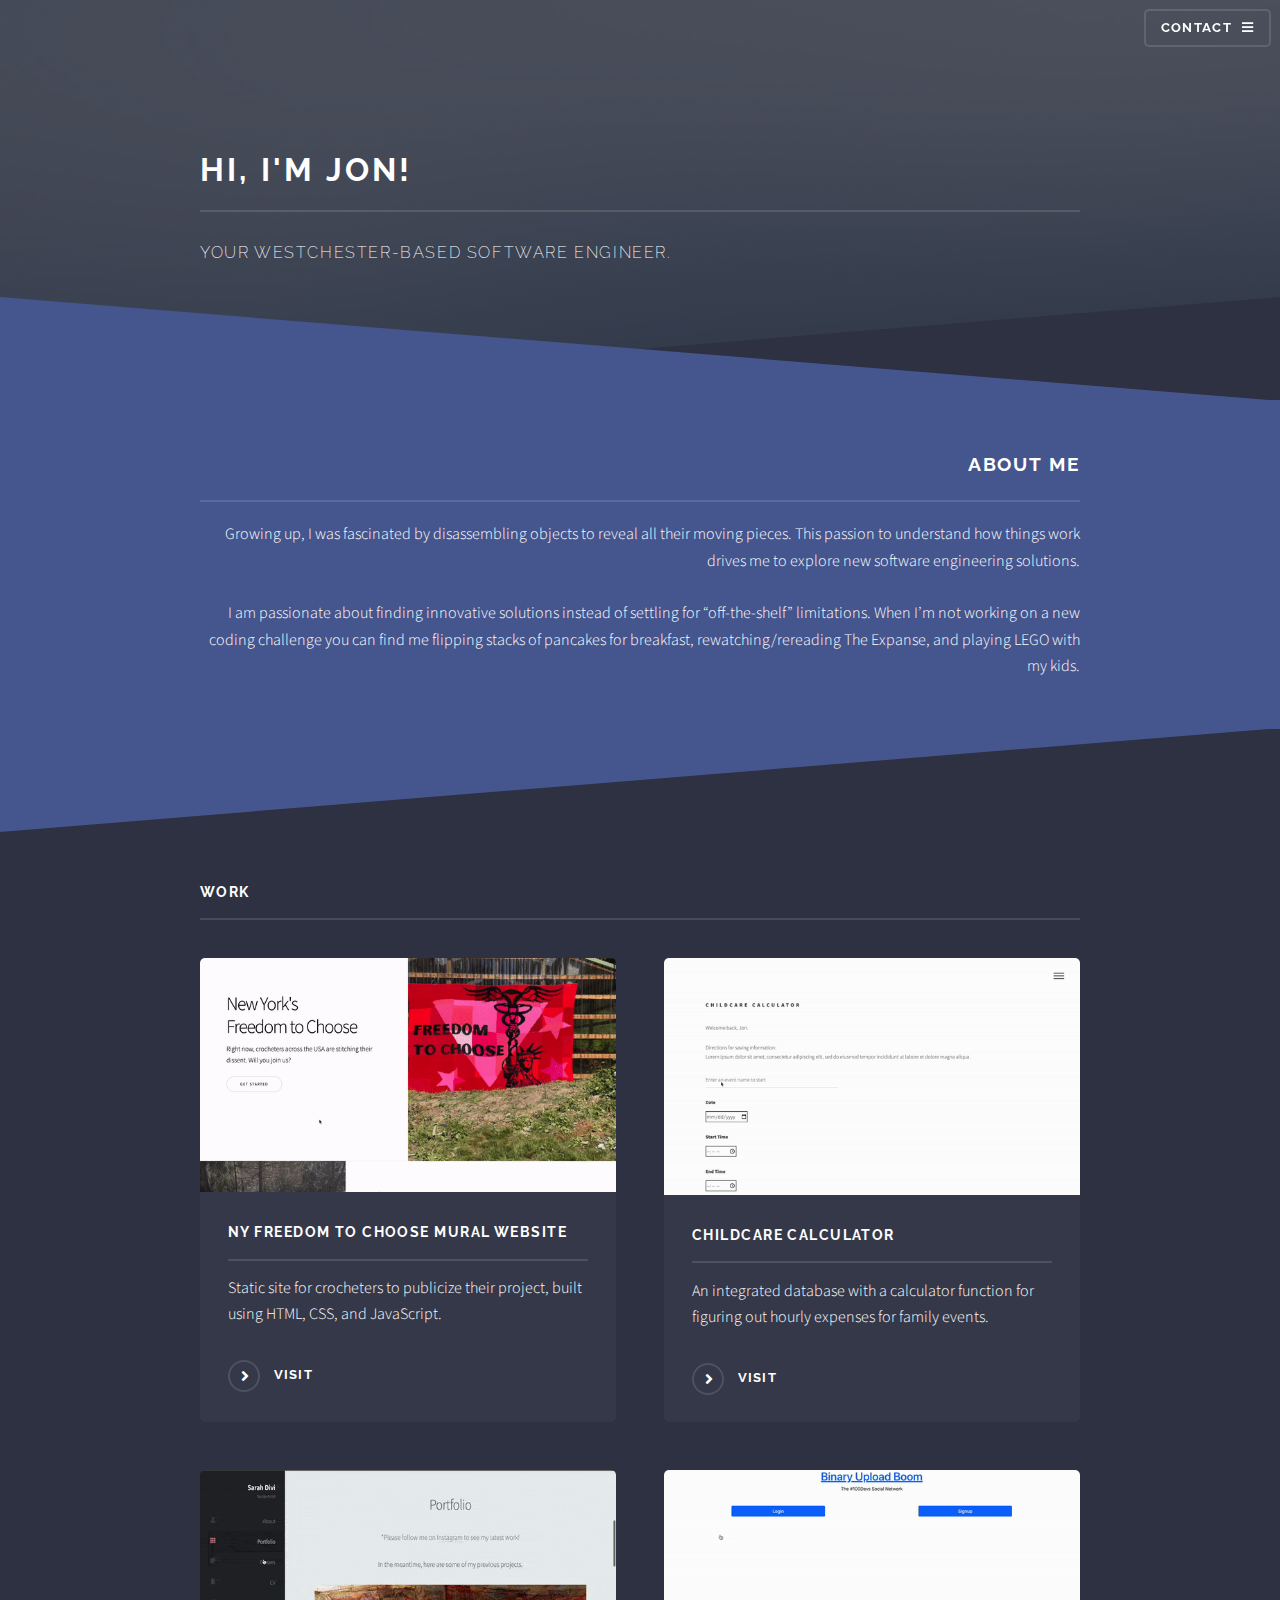
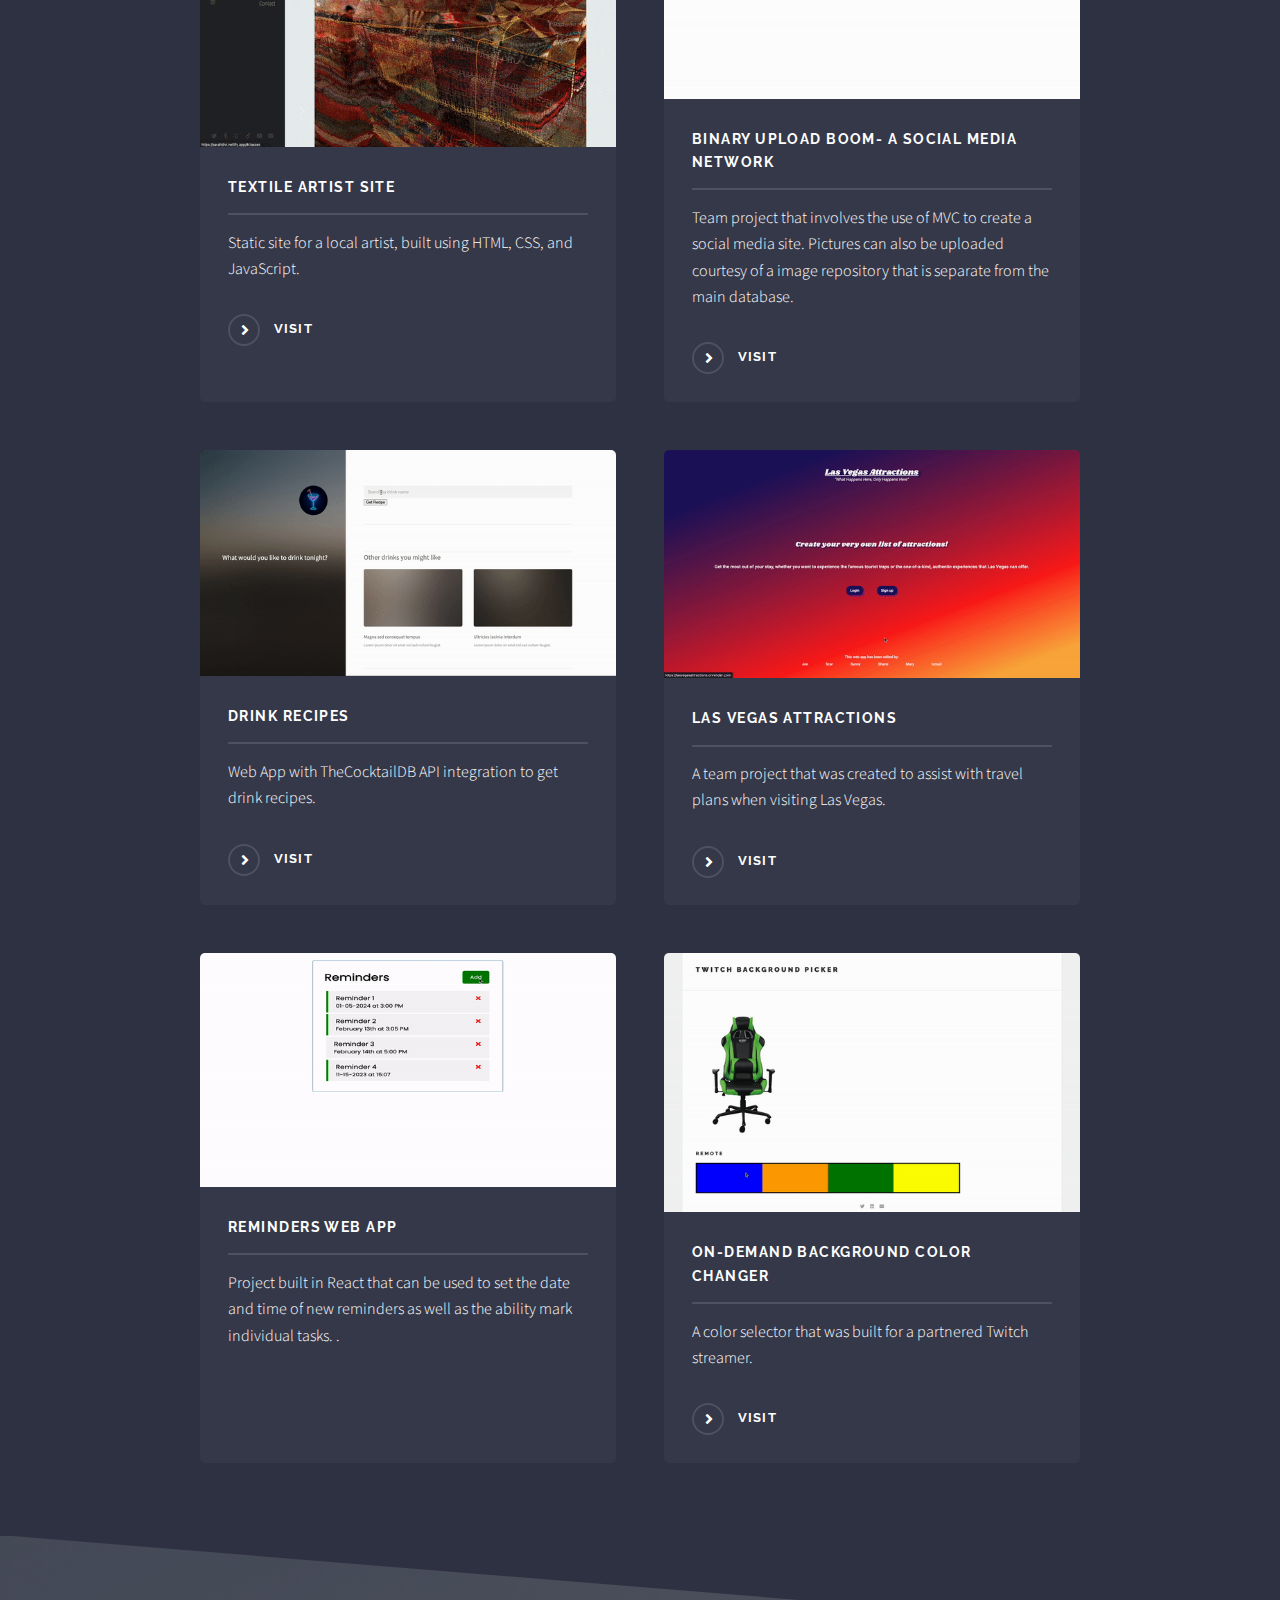
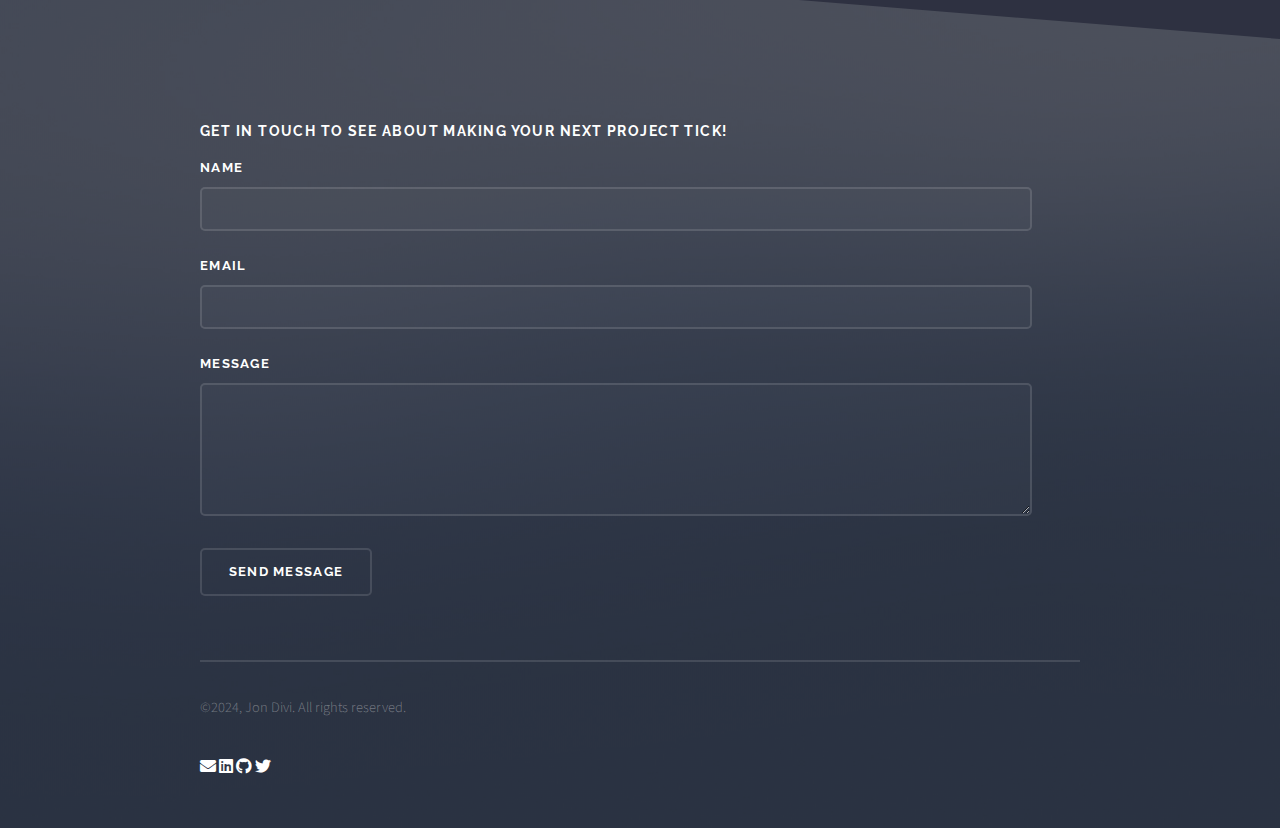
==== index.html @ 8b299bb8 "updating contact info" ====
<!DOCTYPE HTML>
<!--
	Solid State by HTML5 UP
	html5up.net | @ajlkn
	Free for personal and commercial use under the CCA 3.0 license (html5up.net/license)
-->
<html>
	<head>
		<title>Home</title>
		<meta charset="utf-8" />
		<meta name="viewport" content="width=device-width, initial-scale=1, user-scalable=no" />
		<link rel="stylesheet" href="assets/css/main.css" />
		<noscript><link rel="stylesheet" href="assets/css/noscript.css" /></noscript>
	</head>
	<body class="is-preload">

		<!-- Page Wrapper -->
			<div id="page-wrapper">

				<!-- Header -->
					<header id="header">
						<nav>
							<a href="#menu">contact</a>
						</nav>
					</header>

				<!-- Menu -->
					<nav id="menu">
						<div class="inner">
							<h2>Get in touch</h2>
															
								<a class="icon solid fa-envelope" href="mailto:jonathan.divi@gmail.com"></a>
								<a class="icon brands fa-linkedin" href="https://www.linkedin.com/in/jondivi/"></a>
								<a class="icon brands fa-github" href="https://github.com/jondivi"></a>
								<a class="icon brands fa-twitter" href="https://twitter.com/Jon_Divi"></a>
								<!-- <a href="mailto:jonathan.divi@gmail.com">jonathan.divi@gmail.com</a>
								<a href="https://twitter.com/Jon_Divi">twitter.com/Jon_Divi</a>
								<a href="https://www.linkedin.com/in/jondivi/">linkedin.com/in/jondivi</a> -->
							
							<a href="#" class="close">Close</a>
						</div>
					</nav>

				<!-- Wrapper -->
					<section id="wrapper">
						<header>
							<div class="inner">
								<h2>Hi, I'm Jon!</h2>
								<p>Your Westchester-Based Software Engineer.</p>
							</div>
						</header>

						<!-- Content -->
							<div class="wrapper">
								<!-- About -->
								<section id="two" class="wrapper alt spotlight style2">
									<div class="inner">
										<!-- <a href="#" class="image"><img src="images/276.jpeg" alt="" /></a> -->
										<div class="content">
											<h2 class="major">About Me</h2>
											<p>Growing up, I was fascinated by disassembling objects to reveal all their moving pieces. This passion to understand how things work drives me to explore new software engineering solutions.<br><br>I am passionate about finding innovative solutions instead of settling for “off-the-shelf” limitations.

												When I’m not working on a new coding challenge you can find me flipping stacks of pancakes for breakfast, rewatching/rereading The Expanse, and playing LEGO with my kids.</p>
											<!-- <a href="#" class="special">Learn more</a> -->
										</div>
									</div>
								</section>

								<div class="inner">
									<h3 class="major">Work</h3>
									<section class="features">
										<article>
											<a href="https://nyfreedomtochoose.com/" class="image"><img src="images/NYVol.gif" alt="" /></a>
											<h3 class="major">NY Freedom to Choose Mural Website</h3>
											<p>Static site for crocheters to publicize their project, built using HTML, CSS, and JavaScript.</p>
											<a href="https://nyfreedomtochoose.com/" class="special">Visit</a>
										</article>

										<article>
											<a href="https://childcare-calculator.onrender.com/" class="image"><img src="images/calc.gif" alt="" /></a>
											<h3 class="major">Childcare calculator</h3>
											<p>An integrated database with a calculator function for figuring out hourly expenses for family events.</p>
											<a href="https://childcare-calculator.onrender.com/" class="special">Visit</a>
										</article>

										<article>
											<a href="https://sarahdivi.netlify.app/" class="image"><img src="images/textileSite.gif" alt="" /></a>
											<h3 class="major">Textile artist site</h3>
											<p>Static site for a local artist, built using HTML, CSS, and JavaScript.</p>
											<a href="https://sarahdivi.netlify.app/" class="special">Visit</a>
										</article>

										<article>
											<a href="https://binary-upload-boom.onrender.com/" class="image"><img src="images/socialMedia.gif" alt="" /></a>
											<h3 class="major">Binary Upload Boom- A Social Media Network</h3>
											<p>Team project that involves the use of MVC to create a social media site. Pictures can also be uploaded courtesy of a image repository that is separate from the main database.</p>
											<a href="https://binary-upload-boom.onrender.com/" class="special">Visit</a>
										</article>

										<article>
											<a href="https://drinkselector.netlify.app/" class="image"><img src="images/drinks.gif" alt="" /></a>
											<h3 class="major">Drink recipes</h3>
											<p>Web App with TheCocktailDB API integration to get drink recipes.</p>
											<a href="https://drinkselector.netlify.app/" class="special">Visit</a>
										</article>

										<article>
											<a href="https://lasvegasattractions.onrender.com/" class="image"><img src="images/lasVegasAttractions.gif" alt="" /></a>
											<h3 class="major">Las Vegas Attractions</h3>
											<p>A team project that was created to assist with travel plans when visiting Las Vegas.</p>
											<a href="https://lasvegasattractions.onrender.com/" class="special">Visit</a>
										</article>

										<article>
											<a class="image"><img src="images/reactReminders.gif" alt="" /></a>
											<h3 class="major">Reminders web app</h3>
											<p>Project built in React that can be used to set the date and time of new reminders as well as the ability mark individual tasks.   .</p>	
										</article>

										<article>
											<a href="https://twitch-background-picker.netlify.app/" class="image"><img src="images/twitch.gif" alt="" /></a>
											<h3 class="major">On-demand background color changer</h3>
											<p>A color selector that was built for a partnered Twitch streamer.</p>
											<a href="https://twitch-background-picker.netlify.app/" class="special">Visit</a>
										</article>
									</section>
								</div>
							</div>
							
						</section>

				<!-- Footer -->
					<section id="footer">
						<div class="inner">
							<h3>Get in touch to see about making your next project tick!</h3>
							<form method="post" data-netlify="true">
								<div class="fields">
									<div class="field">
										<label for="name">Name</label>
										<input type="text" name="name" id="name" />
									</div>
									<div class="field">
										<label for="email">Email</label>
										<input type="email" name="email" id="email" />
									</div>
									<div class="field">
										<label for="message">Message</label>
										<textarea name="message" id="message" rows="4"></textarea>
									</div>
								</div>
								<ul class="actions">
									<li><input type="submit" value="Send Message" /></li>
								</ul>
							</form>
						
							<ul class="copyright">
								<li>&copy;2024, Jon Divi. All rights reserved.</li>
							</ul>
							<div class="row">
								<div class="col-12 col-12-mobile">
									<a class="icon solid fa-envelope" href="mailto:jonathan.divi@gmail.com"></a>
									<a class="icon brands fa-linkedin" href="https://www.linkedin.com/in/jondivi/"></a>
									<a class="icon brands fa-github" href="https://github.com/jondivi"></a>
									<a class="icon brands fa-twitter" href="https://twitter.com/Jon_Divi"></a>
								</div>					
								
							</div>
						</div>
					</section>
			</div>

		<!-- Scripts -->
			<script src="assets/js/jquery.min.js"></script>
			<script src="assets/js/jquery.scrollex.min.js"></script>
			<script src="assets/js/browser.min.js"></script>
			<script src="assets/js/breakpoints.min.js"></script>
			<script src="assets/js/util.js"></script>
			<script src="assets/js/main.js"></script>

	</body>
</html>
---- assets/css/main.css ----
@import url(fontawesome-all.min.css);
@import url("https://fonts.googleapis.com/css?family=Raleway:200,700|Source+Sans+Pro:300,600,300italic,600italic");

/*
	Solid State by HTML5 UP
	html5up.net | @ajlkn
	Free for personal and commercial use under the CCA 3.0 license (html5up.net/license)
*/

html, body, div, span, applet, object,
iframe, h1, h2, h3, h4, h5, h6, p, blockquote,
pre, a, abbr, acronym, address, big, cite,
code, del, dfn, em, img, ins, kbd, q, s, samp,
small, strike, strong, sub, sup, tt, var, b,
u, i, center, dl, dt, dd, ol, ul, li, fieldset,
form, label, legend, table, caption, tbody,
tfoot, thead, tr, th, td, article, aside,
canvas, details, embed, figure, figcaption,
footer, header, hgroup, menu, nav, output, ruby,
section, summary, time, mark, audio, video {
	margin: 0;
	padding: 0;
	border: 0;
	font-size: 100%;
	font: inherit;
	vertical-align: baseline;}

article, aside, details, figcaption, figure,
footer, header, hgroup, menu, nav, section {
	display: block;}

body {
	line-height: 1;
}

ol, ul {
	list-style: none;
}

blockquote, q {
	quotes: none;
}

	blockquote:before, blockquote:after, q:before, q:after {
		content: '';
		content: none;
	}

table {
	border-collapse: collapse;
	border-spacing: 0;
}

body {
	-webkit-text-size-adjust: none;
}

mark {
	background-color: transparent;
	color: inherit;
}

input::-moz-focus-inner {
	border: 0;
	padding: 0;
}

input, select, textarea {
	-moz-appearance: none;
	-webkit-appearance: none;
	-ms-appearance: none;
	appearance: none;
}

/* Basic */

	@-ms-viewport {
		width: device-width;
	}

	body {
		-ms-overflow-style: scrollbar;
	}

	@media screen and (max-width: 480px) {

		html, body {
			min-width: 320px;
		}

	}

	html {
		box-sizing: border-box;
	}

	*, *:before, *:after {
		box-sizing: inherit;
	}

	body {
		background-color: #2e3141;
		background-image: linear-gradient(to top, rgba(46, 49, 65, 0.8), rgba(46, 49, 65, 0.8)), url("../../images/bg.jpg");
		background-size: auto,
 cover;
		background-attachment: fixed,
 fixed;
		background-position: center,
 center;
	}

		body.is-preload *, body.is-preload *:before, body.is-preload *:after {
			-moz-animation: none !important;
			-webkit-animation: none !important;
			-ms-animation: none !important;
			animation: none !important;
			-moz-transition: none !important;
			-webkit-transition: none !important;
			-ms-transition: none !important;
			transition: none !important;
		}

/* Type */

	body, input, select, textarea {
		color: #ffffff;
		font-family: "Source Sans Pro", Helvetica, sans-serif;
		font-size: 16.5pt;
		font-weight: 300;
		line-height: 1.65;
	}

		@media screen and (max-width: 1680px) {

			body, input, select, textarea {
				font-size: 13pt;
			}

		}

		@media screen and (max-width: 1280px) {

			body, input, select, textarea {
				font-size: 12pt;
			}

		}

		@media screen and (max-width: 980px) {

			body, input, select, textarea {
				font-size: 12pt;
			}

		}

		@media screen and (max-width: 736px) {

			body, input, select, textarea {
				font-size: 12pt;
			}

		}

		@media screen and (max-width: 480px) {

			body, input, select, textarea {
				font-size: 12pt;
			}

		}

	a {
		-moz-transition: color 0.2s ease-in-out, border-bottom-color 0.2s ease-in-out;
		-webkit-transition: color 0.2s ease-in-out, border-bottom-color 0.2s ease-in-out;
		-ms-transition: color 0.2s ease-in-out, border-bottom-color 0.2s ease-in-out;
		transition: color 0.2s ease-in-out, border-bottom-color 0.2s ease-in-out;
		border-bottom: dotted 1px rgba(255, 255, 255, 0.35);
		color: #ffffff;
		text-decoration: none;
	}

		a:hover {
			border-bottom-color: transparent;
			color: #ffffff !important;
		}

		a.special:not(.button) {
			text-decoration: none;
			border-bottom: 0;
			display: block;
			font-family: Raleway, Helvetica, sans-serif;
			font-size: 0.8em;
			font-weight: 700;
			letter-spacing: 0.1em;
			margin: 0 0 2em 0;
			text-transform: uppercase;
		}

			a.special:not(.button):before {
				-moz-osx-font-smoothing: grayscale;
				-webkit-font-smoothing: antialiased;
				display: inline-block;
				font-style: normal;
				font-variant: normal;
				text-rendering: auto;
				line-height: 1;
				text-transform: none !important;
				font-family: 'Font Awesome 5 Free';
				font-weight: 900;
			}

			a.special:not(.button):before {
				-moz-transition: background-color 0.2s ease-in-out;
				-webkit-transition: background-color 0.2s ease-in-out;
				-ms-transition: background-color 0.2s ease-in-out;
				transition: background-color 0.2s ease-in-out;
				border-radius: 100%;
				border: solid 2px rgba(255, 255, 255, 0.125);
				content: '\f105';
				display: inline-block;
				font-size: 1.25em;
				height: 2em;
				line-height: 1.75em;
				margin-right: 0.85em;
				text-align: center;
				text-indent: 0.15em;
				vertical-align: middle;
				width: 2em;
			}

			a.special:not(.button):hover:before {
				background-color: rgba(255, 255, 255, 0.025);
			}

			a.special:not(.button):active:before {
				background-color: rgba(255, 255, 255, 0.075);
			}

	strong, b {
		color: #ffffff;
		font-weight: 600;
	}

	em, i {
		font-style: italic;
	}

	p {
		margin: 0 0 2em 0;
	}

	h1, h2, h3, h4, h5, h6 {
		color: #ffffff;
		font-family: Raleway, Helvetica, sans-serif;
		font-weight: 700;
		letter-spacing: 0.1em;
		margin: 0 0 1em 0;
		text-transform: uppercase;
	}

		h1 a, h2 a, h3 a, h4 a, h5 a, h6 a {
			color: inherit;
			text-decoration: none;
			border-bottom: 0;
		}

		h1 span, h2 span, h3 span, h4 span, h5 span, h6 span {
			font-weight: 200;
		}

		h1.major, h2.major, h3.major, h4.major, h5.major, h6.major {
			padding-bottom: 1em;
			border-bottom: solid 2px rgba(255, 255, 255, 0.125);
		}

	h2 {
		font-size: 1.2em;
	}

	h3 {
		font-size: 0.9em;
	}

	h4 {
		font-size: 0.7em;
	}

	h5 {
		font-size: 0.7em;
	}

	h6 {
		font-size: 0.7em;
	}

	@media screen and (max-width: 736px) {

		h2 {
			font-size: 1em;
		}

		h3 {
			font-size: 0.8em;
		}

	}

	sub {
		font-size: 0.8em;
		position: relative;
		top: 0.5em;
	}

	sup {
		font-size: 0.8em;
		position: relative;
		top: -0.5em;
	}

	blockquote {
		border-left: solid 4px rgba(255, 255, 255, 0.125);
		font-style: italic;
		margin: 0 0 2em 0;
		padding: 0.5em 0 0.5em 2em;
	}

	code {
		background: rgba(255, 255, 255, 0.025);
		border-radius: 5px;
		border: solid 2px rgba(255, 255, 255, 0.125);
		font-family: "Courier New", monospace;
		font-size: 0.9em;
		margin: 0 0.25em;
		padding: 0.25em 0.65em;
	}

	pre {
		-webkit-overflow-scrolling: touch;
		font-family: "Courier New", monospace;
		font-size: 0.9em;
		margin: 0 0 2em 0;
	}

		pre code {
			display: block;
			line-height: 1.75em;
			padding: 1em 1.5em;
			overflow-x: auto;
		}

	hr {
		border: 0;
		border-bottom: solid 2px rgba(255, 255, 255, 0.125);
		margin: 2.5em 0;
	}

		hr.major {
			margin: 4em 0;
		}

	.align-left {
		text-align: left;
	}

	.align-center {
		text-align: center;
	}

	.align-right {
		text-align: right;
	}

/* Row */

	.row {
		display: flex;
		flex-wrap: wrap;
		box-sizing: border-box;
		align-items: stretch;
	}

		.row > * {
			box-sizing: border-box;
		}

		.row.gtr-uniform > * > :last-child {
			margin-bottom: 0;
		}

		.row.aln-left {
			justify-content: flex-start;
		}

		.row.aln-center {
			justify-content: center;
		}

		.row.aln-right {
			justify-content: flex-end;
		}

		.row.aln-top {
			align-items: flex-start;
		}

		.row.aln-middle {
			align-items: center;
		}

		.row.aln-bottom {
			align-items: flex-end;
		}

		.row > .imp {
			order: -1;
		}

		.row > .col-1 {
			width: 8.33333%;
		}

		.row > .off-1 {
			margin-left: 8.33333%;
		}

		.row > .col-2 {
			width: 16.66667%;
		}

		.row > .off-2 {
			margin-left: 16.66667%;
		}

		.row > .col-3 {
			width: 25%;
		}

		.row > .off-3 {
			margin-left: 25%;
		}

		.row > .col-4 {
			width: 33.33333%;
		}

		.row > .off-4 {
			margin-left: 33.33333%;
		}

		.row > .col-5 {
			width: 41.66667%;
		}

		.row > .off-5 {
			margin-left: 41.66667%;
		}

		.row > .col-6 {
			width: 50%;
		}

		.row > .off-6 {
			margin-left: 50%;
		}

		.row > .col-7 {
			width: 58.33333%;
		}

		.row > .off-7 {
			margin-left: 58.33333%;
		}

		.row > .col-8 {
			width: 66.66667%;
		}

		.row > .off-8 {
			margin-left: 66.66667%;
		}

		.row > .col-9 {
			width: 75%;
		}

		.row > .off-9 {
			margin-left: 75%;
		}

		.row > .col-10 {
			width: 83.33333%;
		}

		.row > .off-10 {
			margin-left: 83.33333%;
		}

		.row > .col-11 {
			width: 91.66667%;
		}

		.row > .off-11 {
			margin-left: 91.66667%;
		}

		.row > .col-12 {
			width: 100%;
		}

		.row > .off-12 {
			margin-left: 100%;
		}

		.row.gtr-0 {
			margin-top: 0;
			margin-left: 0em;
		}

			.row.gtr-0 > * {
				padding: 0 0 0 0em;
			}

			.row.gtr-0.gtr-uniform {
				margin-top: 0em;
			}

				.row.gtr-0.gtr-uniform > * {
					padding-top: 0em;
				}

		.row.gtr-25 {
			margin-top: 0;
			margin-left: -0.4375em;
		}

			.row.gtr-25 > * {
				padding: 0 0 0 0.4375em;
			}

			.row.gtr-25.gtr-uniform {
				margin-top: -0.4375em;
			}

				.row.gtr-25.gtr-uniform > * {
					padding-top: 0.4375em;
				}

		.row.gtr-50 {
			margin-top: 0;
			margin-left: -0.875em;
		}

			.row.gtr-50 > * {
				padding: 0 0 0 0.875em;
			}

			.row.gtr-50.gtr-uniform {
				margin-top: -0.875em;
			}

				.row.gtr-50.gtr-uniform > * {
					padding-top: 0.875em;
				}

		.row {
			margin-top: 0;
			margin-left: -1.75em;
		}

			.row > * {
				padding: 0 0 0 1.75em;
			}

			.row.gtr-uniform {
				margin-top: -1.75em;
			}

				.row.gtr-uniform > * {
					padding-top: 1.75em;
				}

		.row.gtr-150 {
			margin-top: 0;
			margin-left: -2.625em;
		}

			.row.gtr-150 > * {
				padding: 0 0 0 2.625em;
			}

			.row.gtr-150.gtr-uniform {
				margin-top: -2.625em;
			}

				.row.gtr-150.gtr-uniform > * {
					padding-top: 2.625em;
				}

		.row.gtr-200 {
			margin-top: 0;
			margin-left: -3.5em;
		}

			.row.gtr-200 > * {
				padding: 0 0 0 3.5em;
			}

			.row.gtr-200.gtr-uniform {
				margin-top: -3.5em;
			}

				.row.gtr-200.gtr-uniform > * {
					padding-top: 3.5em;
				}

		@media screen and (max-width: 1680px) {

			.row {
				display: flex;
				flex-wrap: wrap;
				box-sizing: border-box;
				align-items: stretch;
			}

				.row > * {
					box-sizing: border-box;
				}

				.row.gtr-uniform > * > :last-child {
					margin-bottom: 0;
				}

				.row.aln-left {
					justify-content: flex-start;
				}

				.row.aln-center {
					justify-content: center;
				}

				.row.aln-right {
					justify-content: flex-end;
				}

				.row.aln-top {
					align-items: flex-start;
				}

				.row.aln-middle {
					align-items: center;
				}

				.row.aln-bottom {
					align-items: flex-end;
				}

				.row > .imp-xlarge {
					order: -1;
				}

				.row > .col-1-xlarge {
					width: 8.33333%;
				}

				.row > .off-1-xlarge {
					margin-left: 8.33333%;
				}

				.row > .col-2-xlarge {
					width: 16.66667%;
				}

				.row > .off-2-xlarge {
					margin-left: 16.66667%;
				}

				.row > .col-3-xlarge {
					width: 25%;
				}

				.row > .off-3-xlarge {
					margin-left: 25%;
				}

				.row > .col-4-xlarge {
					width: 33.33333%;
				}

				.row > .off-4-xlarge {
					margin-left: 33.33333%;
				}

				.row > .col-5-xlarge {
					width: 41.66667%;
				}

				.row > .off-5-xlarge {
					margin-left: 41.66667%;
				}

				.row > .col-6-xlarge {
					width: 50%;
				}

				.row > .off-6-xlarge {
					margin-left: 50%;
				}

				.row > .col-7-xlarge {
					width: 58.33333%;
				}

				.row > .off-7-xlarge {
					margin-left: 58.33333%;
				}

				.row > .col-8-xlarge {
					width: 66.66667%;
				}

				.row > .off-8-xlarge {
					margin-left: 66.66667%;
				}

				.row > .col-9-xlarge {
					width: 75%;
				}

				.row > .off-9-xlarge {
					margin-left: 75%;
				}

				.row > .col-10-xlarge {
					width: 83.33333%;
				}

				.row > .off-10-xlarge {
					margin-left: 83.33333%;
				}

				.row > .col-11-xlarge {
					width: 91.66667%;
				}

				.row > .off-11-xlarge {
					margin-left: 91.66667%;
				}

				.row > .col-12-xlarge {
					width: 100%;
				}

				.row > .off-12-xlarge {
					margin-left: 100%;
				}

				.row.gtr-0 {
					margin-top: 0;
					margin-left: 0em;
				}

					.row.gtr-0 > * {
						padding: 0 0 0 0em;
					}

					.row.gtr-0.gtr-uniform {
						margin-top: 0em;
					}

						.row.gtr-0.gtr-uniform > * {
							padding-top: 0em;
						}

				.row.gtr-25 {
					margin-top: 0;
					margin-left: -0.4375em;
				}

					.row.gtr-25 > * {
						padding: 0 0 0 0.4375em;
					}

					.row.gtr-25.gtr-uniform {
						margin-top: -0.4375em;
					}

						.row.gtr-25.gtr-uniform > * {
							padding-top: 0.4375em;
						}

				.row.gtr-50 {
					margin-top: 0;
					margin-left: -0.875em;
				}

					.row.gtr-50 > * {
						padding: 0 0 0 0.875em;
					}

					.row.gtr-50.gtr-uniform {
						margin-top: -0.875em;
					}

						.row.gtr-50.gtr-uniform > * {
							padding-top: 0.875em;
						}

				.row {
					margin-top: 0;
					margin-left: -1.75em;
				}

					.row > * {
						padding: 0 0 0 1.75em;
					}

					.row.gtr-uniform {
						margin-top: -1.75em;
					}

						.row.gtr-uniform > * {
							padding-top: 1.75em;
						}

				.row.gtr-150 {
					margin-top: 0;
					margin-left: -2.625em;
				}

					.row.gtr-150 > * {
						padding: 0 0 0 2.625em;
					}

					.row.gtr-150.gtr-uniform {
						margin-top: -2.625em;
					}

						.row.gtr-150.gtr-uniform > * {
							padding-top: 2.625em;
						}

				.row.gtr-200 {
					margin-top: 0;
					margin-left: -3.5em;
				}

					.row.gtr-200 > * {
						padding: 0 0 0 3.5em;
					}

					.row.gtr-200.gtr-uniform {
						margin-top: -3.5em;
					}

						.row.gtr-200.gtr-uniform > * {
							padding-top: 3.5em;
						}

		}

		@media screen and (max-width: 1280px) {

			.row {
				display: flex;
				flex-wrap: wrap;
				box-sizing: border-box;
				align-items: stretch;
			}

				.row > * {
					box-sizing: border-box;
				}

				.row.gtr-uniform > * > :last-child {
					margin-bottom: 0;
				}

				.row.aln-left {
					justify-content: flex-start;
				}

				.row.aln-center {
					justify-content: center;
				}

				.row.aln-right {
					justify-content: flex-end;
				}

				.row.aln-top {
					align-items: flex-start;
				}

				.row.aln-middle {
					align-items: center;
				}

				.row.aln-bottom {
					align-items: flex-end;
				}

				.row > .imp-large {
					order: -1;
				}

				.row > .col-1-large {
					width: 8.33333%;
				}

				.row > .off-1-large {
					margin-left: 8.33333%;
				}

				.row > .col-2-large {
					width: 16.66667%;
				}

				.row > .off-2-large {
					margin-left: 16.66667%;
				}

				.row > .col-3-large {
					width: 25%;
				}

				.row > .off-3-large {
					margin-left: 25%;
				}

				.row > .col-4-large {
					width: 33.33333%;
				}

				.row > .off-4-large {
					margin-left: 33.33333%;
				}

				.row > .col-5-large {
					width: 41.66667%;
				}

				.row > .off-5-large {
					margin-left: 41.66667%;
				}

				.row > .col-6-large {
					width: 50%;
				}

				.row > .off-6-large {
					margin-left: 50%;
				}

				.row > .col-7-large {
					width: 58.33333%;
				}

				.row > .off-7-large {
					margin-left: 58.33333%;
				}

				.row > .col-8-large {
					width: 66.66667%;
				}

				.row > .off-8-large {
					margin-left: 66.66667%;
				}

				.row > .col-9-large {
					width: 75%;
				}

				.row > .off-9-large {
					margin-left: 75%;
				}

				.row > .col-10-large {
					width: 83.33333%;
				}

				.row > .off-10-large {
					margin-left: 83.33333%;
				}

				.row > .col-11-large {
					width: 91.66667%;
				}

				.row > .off-11-large {
					margin-left: 91.66667%;
				}

				.row > .col-12-large {
					width: 100%;
				}

				.row > .off-12-large {
					margin-left: 100%;
				}

				.row.gtr-0 {
					margin-top: 0;
					margin-left: 0em;
				}

					.row.gtr-0 > * {
						padding: 0 0 0 0em;
					}

					.row.gtr-0.gtr-uniform {
						margin-top: 0em;
					}

						.row.gtr-0.gtr-uniform > * {
							padding-top: 0em;
						}

				.row.gtr-25 {
					margin-top: 0;
					margin-left: -0.4375em;
				}

					.row.gtr-25 > * {
						padding: 0 0 0 0.4375em;
					}

					.row.gtr-25.gtr-uniform {
						margin-top: -0.4375em;
					}

						.row.gtr-25.gtr-uniform > * {
							padding-top: 0.4375em;
						}

				.row.gtr-50 {
					margin-top: 0;
					margin-left: -0.875em;
				}

					.row.gtr-50 > * {
						padding: 0 0 0 0.875em;
					}

					.row.gtr-50.gtr-uniform {
						margin-top: -0.875em;
					}

						.row.gtr-50.gtr-uniform > * {
							padding-top: 0.875em;
						}

				.row {
					margin-top: 0;
					margin-left: -1.75em;
				}

					.row > * {
						padding: 0 0 0 1.75em;
					}

					.row.gtr-uniform {
						margin-top: -1.75em;
					}

						.row.gtr-uniform > * {
							padding-top: 1.75em;
						}

				.row.gtr-150 {
					margin-top: 0;
					margin-left: -2.625em;
				}

					.row.gtr-150 > * {
						padding: 0 0 0 2.625em;
					}

					.row.gtr-150.gtr-uniform {
						margin-top: -2.625em;
					}

						.row.gtr-150.gtr-uniform > * {
							padding-top: 2.625em;
						}

				.row.gtr-200 {
					margin-top: 0;
					margin-left: -3.5em;
				}

					.row.gtr-200 > * {
						padding: 0 0 0 3.5em;
					}

					.row.gtr-200.gtr-uniform {
						margin-top: -3.5em;
					}

						.row.gtr-200.gtr-uniform > * {
							padding-top: 3.5em;
						}

		}

		@media screen and (max-width: 980px) {

			.row {
				display: flex;
				flex-wrap: wrap;
				box-sizing: border-box;
				align-items: stretch;
			}

				.row > * {
					box-sizing: border-box;
				}

				.row.gtr-uniform > * > :last-child {
					margin-bottom: 0;
				}

				.row.aln-left {
					justify-content: flex-start;
				}

				.row.aln-center {
					justify-content: center;
				}

				.row.aln-right {
					justify-content: flex-end;
				}

				.row.aln-top {
					align-items: flex-start;
				}

				.row.aln-middle {
					align-items: center;
				}

				.row.aln-bottom {
					align-items: flex-end;
				}

				.row > .imp-medium {
					order: -1;
				}

				.row > .col-1-medium {
					width: 8.33333%;
				}

				.row > .off-1-medium {
					margin-left: 8.33333%;
				}

				.row > .col-2-medium {
					width: 16.66667%;
				}

				.row > .off-2-medium {
					margin-left: 16.66667%;
				}

				.row > .col-3-medium {
					width: 25%;
				}

				.row > .off-3-medium {
					margin-left: 25%;
				}

				.row > .col-4-medium {
					width: 33.33333%;
				}

				.row > .off-4-medium {
					margin-left: 33.33333%;
				}

				.row > .col-5-medium {
					width: 41.66667%;
				}

				.row > .off-5-medium {
					margin-left: 41.66667%;
				}

				.row > .col-6-medium {
					width: 50%;
				}

				.row > .off-6-medium {
					margin-left: 50%;
				}

				.row > .col-7-medium {
					width: 58.33333%;
				}

				.row > .off-7-medium {
					margin-left: 58.33333%;
				}

				.row > .col-8-medium {
					width: 66.66667%;
				}

				.row > .off-8-medium {
					margin-left: 66.66667%;
				}

				.row > .col-9-medium {
					width: 75%;
				}

				.row > .off-9-medium {
					margin-left: 75%;
				}

				.row > .col-10-medium {
					width: 83.33333%;
				}

				.row > .off-10-medium {
					margin-left: 83.33333%;
				}

				.row > .col-11-medium {
					width: 91.66667%;
				}

				.row > .off-11-medium {
					margin-left: 91.66667%;
				}

				.row > .col-12-medium {
					width: 100%;
				}

				.row > .off-12-medium {
					margin-left: 100%;
				}

				.row.gtr-0 {
					margin-top: 0;
					margin-left: 0em;
				}

					.row.gtr-0 > * {
						padding: 0 0 0 0em;
					}

					.row.gtr-0.gtr-uniform {
						margin-top: 0em;
					}

						.row.gtr-0.gtr-uniform > * {
							padding-top: 0em;
						}

				.row.gtr-25 {
					margin-top: 0;
					margin-left: -0.4375em;
				}

					.row.gtr-25 > * {
						padding: 0 0 0 0.4375em;
					}

					.row.gtr-25.gtr-uniform {
						margin-top: -0.4375em;
					}

						.row.gtr-25.gtr-uniform > * {
							padding-top: 0.4375em;
						}

				.row.gtr-50 {
					margin-top: 0;
					margin-left: -0.875em;
				}

					.row.gtr-50 > * {
						padding: 0 0 0 0.875em;
					}

					.row.gtr-50.gtr-uniform {
						margin-top: -0.875em;
					}

						.row.gtr-50.gtr-uniform > * {
							padding-top: 0.875em;
						}

				.row {
					margin-top: 0;
					margin-left: -1.75em;
				}

					.row > * {
						padding: 0 0 0 1.75em;
					}

					.row.gtr-uniform {
						margin-top: -1.75em;
					}

						.row.gtr-uniform > * {
							padding-top: 1.75em;
						}

				.row.gtr-150 {
					margin-top: 0;
					margin-left: -2.625em;
				}

					.row.gtr-150 > * {
						padding: 0 0 0 2.625em;
					}

					.row.gtr-150.gtr-uniform {
						margin-top: -2.625em;
					}

						.row.gtr-150.gtr-uniform > * {
							padding-top: 2.625em;
						}

				.row.gtr-200 {
					margin-top: 0;
					margin-left: -3.5em;
				}

					.row.gtr-200 > * {
						padding: 0 0 0 3.5em;
					}

					.row.gtr-200.gtr-uniform {
						margin-top: -3.5em;
					}

						.row.gtr-200.gtr-uniform > * {
							padding-top: 3.5em;
						}

		}

		@media screen and (max-width: 736px) {

			.row {
				display: flex;
				flex-wrap: wrap;
				box-sizing: border-box;
				align-items: stretch;
			}

				.row > * {
					box-sizing: border-box;
				}

				.row.gtr-uniform > * > :last-child {
					margin-bottom: 0;
				}

				.row.aln-left {
					justify-content: flex-start;
				}

				.row.aln-center {
					justify-content: center;
				}

				.row.aln-right {
					justify-content: flex-end;
				}

				.row.aln-top {
					align-items: flex-start;
				}

				.row.aln-middle {
					align-items: center;
				}

				.row.aln-bottom {
					align-items: flex-end;
				}

				.row > .imp-small {
					order: -1;
				}

				.row > .col-1-small {
					width: 8.33333%;
				}

				.row > .off-1-small {
					margin-left: 8.33333%;
				}

				.row > .col-2-small {
					width: 16.66667%;
				}

				.row > .off-2-small {
					margin-left: 16.66667%;
				}

				.row > .col-3-small {
					width: 25%;
				}

				.row > .off-3-small {
					margin-left: 25%;
				}

				.row > .col-4-small {
					width: 33.33333%;
				}

				.row > .off-4-small {
					margin-left: 33.33333%;
				}

				.row > .col-5-small {
					width: 41.66667%;
				}

				.row > .off-5-small {
					margin-left: 41.66667%;
				}

				.row > .col-6-small {
					width: 50%;
				}

				.row > .off-6-small {
					margin-left: 50%;
				}

				.row > .col-7-small {
					width: 58.33333%;
				}

				.row > .off-7-small {
					margin-left: 58.33333%;
				}

				.row > .col-8-small {
					width: 66.66667%;
				}

				.row > .off-8-small {
					margin-left: 66.66667%;
				}

				.row > .col-9-small {
					width: 75%;
				}

				.row > .off-9-small {
					margin-left: 75%;
				}

				.row > .col-10-small {
					width: 83.33333%;
				}

				.row > .off-10-small {
					margin-left: 83.33333%;
				}

				.row > .col-11-small {
					width: 91.66667%;
				}

				.row > .off-11-small {
					margin-left: 91.66667%;
				}

				.row > .col-12-small {
					width: 100%;
				}

				.row > .off-12-small {
					margin-left: 100%;
				}

				.row.gtr-0 {
					margin-top: 0;
					margin-left: 0em;
				}

					.row.gtr-0 > * {
						padding: 0 0 0 0em;
					}

					.row.gtr-0.gtr-uniform {
						margin-top: 0em;
					}

						.row.gtr-0.gtr-uniform > * {
							padding-top: 0em;
						}

				.row.gtr-25 {
					margin-top: 0;
					margin-left: -0.3125em;
				}

					.row.gtr-25 > * {
						padding: 0 0 0 0.3125em;
					}

					.row.gtr-25.gtr-uniform {
						margin-top: -0.3125em;
					}

						.row.gtr-25.gtr-uniform > * {
							padding-top: 0.3125em;
						}

				.row.gtr-50 {
					margin-top: 0;
					margin-left: -0.625em;
				}

					.row.gtr-50 > * {
						padding: 0 0 0 0.625em;
					}

					.row.gtr-50.gtr-uniform {
						margin-top: -0.625em;
					}

						.row.gtr-50.gtr-uniform > * {
							padding-top: 0.625em;
						}

				.row {
					margin-top: 0;
					margin-left: -1.25em;
				}

					.row > * {
						padding: 0 0 0 1.25em;
					}

					.row.gtr-uniform {
						margin-top: -1.25em;
					}

						.row.gtr-uniform > * {
							padding-top: 1.25em;
						}

				.row.gtr-150 {
					margin-top: 0;
					margin-left: -1.875em;
				}

					.row.gtr-150 > * {
						padding: 0 0 0 1.875em;
					}

					.row.gtr-150.gtr-uniform {
						margin-top: -1.875em;
					}

						.row.gtr-150.gtr-uniform > * {
							padding-top: 1.875em;
						}

				.row.gtr-200 {
					margin-top: 0;
					margin-left: -2.5em;
				}

					.row.gtr-200 > * {
						padding: 0 0 0 2.5em;
					}

					.row.gtr-200.gtr-uniform {
						margin-top: -2.5em;
					}

						.row.gtr-200.gtr-uniform > * {
							padding-top: 2.5em;
						}

		}

		@media screen and (max-width: 480px) {

			.row {
				display: flex;
				flex-wrap: wrap;
				box-sizing: border-box;
				align-items: stretch;
			}

				.row > * {
					box-sizing: border-box;
				}

				.row.gtr-uniform > * > :last-child {
					margin-bottom: 0;
				}

				.row.aln-left {
					justify-content: flex-start;
				}

				.row.aln-center {
					justify-content: center;
				}

				.row.aln-right {
					justify-content: flex-end;
				}

				.row.aln-top {
					align-items: flex-start;
				}

				.row.aln-middle {
					align-items: center;
				}

				.row.aln-bottom {
					align-items: flex-end;
				}

				.row > .imp-xsmall {
					order: -1;
				}

				.row > .col-1-xsmall {
					width: 8.33333%;
				}

				.row > .off-1-xsmall {
					margin-left: 8.33333%;
				}

				.row > .col-2-xsmall {
					width: 16.66667%;
				}

				.row > .off-2-xsmall {
					margin-left: 16.66667%;
				}

				.row > .col-3-xsmall {
					width: 25%;
				}

				.row > .off-3-xsmall {
					margin-left: 25%;
				}

				.row > .col-4-xsmall {
					width: 33.33333%;
				}

				.row > .off-4-xsmall {
					margin-left: 33.33333%;
				}

				.row > .col-5-xsmall {
					width: 41.66667%;
				}

				.row > .off-5-xsmall {
					margin-left: 41.66667%;
				}

				.row > .col-6-xsmall {
					width: 50%;
				}

				.row > .off-6-xsmall {
					margin-left: 50%;
				}

				.row > .col-7-xsmall {
					width: 58.33333%;
				}

				.row > .off-7-xsmall {
					margin-left: 58.33333%;
				}

				.row > .col-8-xsmall {
					width: 66.66667%;
				}

				.row > .off-8-xsmall {
					margin-left: 66.66667%;
				}

				.row > .col-9-xsmall {
					width: 75%;
				}

				.row > .off-9-xsmall {
					margin-left: 75%;
				}

				.row > .col-10-xsmall {
					width: 83.33333%;
				}

				.row > .off-10-xsmall {
					margin-left: 83.33333%;
				}

				.row > .col-11-xsmall {
					width: 91.66667%;
				}

				.row > .off-11-xsmall {
					margin-left: 91.66667%;
				}

				.row > .col-12-xsmall {
					width: 100%;
				}

				.row > .off-12-xsmall {
					margin-left: 100%;
				}

				.row.gtr-0 {
					margin-top: 0;
					margin-left: 0em;
				}

					.row.gtr-0 > * {
						padding: 0 0 0 0em;
					}

					.row.gtr-0.gtr-uniform {
						margin-top: 0em;
					}

						.row.gtr-0.gtr-uniform > * {
							padding-top: 0em;
						}

				.row.gtr-25 {
					margin-top: 0;
					margin-left: -0.3125em;
				}

					.row.gtr-25 > * {
						padding: 0 0 0 0.3125em;
					}

					.row.gtr-25.gtr-uniform {
						margin-top: -0.3125em;
					}

						.row.gtr-25.gtr-uniform > * {
							padding-top: 0.3125em;
						}

				.row.gtr-50 {
					margin-top: 0;
					margin-left: -0.625em;
				}

					.row.gtr-50 > * {
						padding: 0 0 0 0.625em;
					}

					.row.gtr-50.gtr-uniform {
						margin-top: -0.625em;
					}

						.row.gtr-50.gtr-uniform > * {
							padding-top: 0.625em;
						}

				.row {
					margin-top: 0;
					margin-left: -1.25em;
				}

					.row > * {
						padding: 0 0 0 1.25em;
					}

					.row.gtr-uniform {
						margin-top: -1.25em;
					}

						.row.gtr-uniform > * {
							padding-top: 1.25em;
						}

				.row.gtr-150 {
					margin-top: 0;
					margin-left: -1.875em;
				}

					.row.gtr-150 > * {
						padding: 0 0 0 1.875em;
					}

					.row.gtr-150.gtr-uniform {
						margin-top: -1.875em;
					}

						.row.gtr-150.gtr-uniform > * {
							padding-top: 1.875em;
						}

				.row.gtr-200 {
					margin-top: 0;
					margin-left: -2.5em;
				}

					.row.gtr-200 > * {
						padding: 0 0 0 2.5em;
					}

					.row.gtr-200.gtr-uniform {
						margin-top: -2.5em;
					}

						.row.gtr-200.gtr-uniform > * {
							padding-top: 2.5em;
						}

		}

		@media screen and (max-width: 360px) {

			.row {
				display: flex;
				flex-wrap: wrap;
				box-sizing: border-box;
				align-items: stretch;
			}

				.row > * {
					box-sizing: border-box;
				}

				.row.gtr-uniform > * > :last-child {
					margin-bottom: 0;
				}

				.row.aln-left {
					justify-content: flex-start;
				}

				.row.aln-center {
					justify-content: center;
				}

				.row.aln-right {
					justify-content: flex-end;
				}

				.row.aln-top {
					align-items: flex-start;
				}

				.row.aln-middle {
					align-items: center;
				}

				.row.aln-bottom {
					align-items: flex-end;
				}

				.row > .imp-xxsmall {
					order: -1;
				}

				.row > .col-1-xxsmall {
					width: 8.33333%;
				}

				.row > .off-1-xxsmall {
					margin-left: 8.33333%;
				}

				.row > .col-2-xxsmall {
					width: 16.66667%;
				}

				.row > .off-2-xxsmall {
					margin-left: 16.66667%;
				}

				.row > .col-3-xxsmall {
					width: 25%;
				}

				.row > .off-3-xxsmall {
					margin-left: 25%;
				}

				.row > .col-4-xxsmall {
					width: 33.33333%;
				}

				.row > .off-4-xxsmall {
					margin-left: 33.33333%;
				}

				.row > .col-5-xxsmall {
					width: 41.66667%;
				}

				.row > .off-5-xxsmall {
					margin-left: 41.66667%;
				}

				.row > .col-6-xxsmall {
					width: 50%;
				}

				.row > .off-6-xxsmall {
					margin-left: 50%;
				}

				.row > .col-7-xxsmall {
					width: 58.33333%;
				}

				.row > .off-7-xxsmall {
					margin-left: 58.33333%;
				}

				.row > .col-8-xxsmall {
					width: 66.66667%;
				}

				.row > .off-8-xxsmall {
					margin-left: 66.66667%;
				}

				.row > .col-9-xxsmall {
					width: 75%;
				}

				.row > .off-9-xxsmall {
					margin-left: 75%;
				}

				.row > .col-10-xxsmall {
					width: 83.33333%;
				}

				.row > .off-10-xxsmall {
					margin-left: 83.33333%;
				}

				.row > .col-11-xxsmall {
					width: 91.66667%;
				}

				.row > .off-11-xxsmall {
					margin-left: 91.66667%;
				}

				.row > .col-12-xxsmall {
					width: 100%;
				}

				.row > .off-12-xxsmall {
					margin-left: 100%;
				}

				.row.gtr-0 {
					margin-top: 0;
					margin-left: 0em;
				}

					.row.gtr-0 > * {
						padding: 0 0 0 0em;
					}

					.row.gtr-0.gtr-uniform {
						margin-top: 0em;
					}

						.row.gtr-0.gtr-uniform > * {
							padding-top: 0em;
						}

				.row.gtr-25 {
					margin-top: 0;
					margin-left: -0.3125em;
				}

					.row.gtr-25 > * {
						padding: 0 0 0 0.3125em;
					}

					.row.gtr-25.gtr-uniform {
						margin-top: -0.3125em;
					}

						.row.gtr-25.gtr-uniform > * {
							padding-top: 0.3125em;
						}

				.row.gtr-50 {
					margin-top: 0;
					margin-left: -0.625em;
				}

					.row.gtr-50 > * {
						padding: 0 0 0 0.625em;
					}

					.row.gtr-50.gtr-uniform {
						margin-top: -0.625em;
					}

						.row.gtr-50.gtr-uniform > * {
							padding-top: 0.625em;
						}

				.row {
					margin-top: 0;
					margin-left: -1.25em;
				}

					.row > * {
						padding: 0 0 0 1.25em;
					}

					.row.gtr-uniform {
						margin-top: -1.25em;
					}

						.row.gtr-uniform > * {
							padding-top: 1.25em;
						}

				.row.gtr-150 {
					margin-top: 0;
					margin-left: -1.875em;
				}

					.row.gtr-150 > * {
						padding: 0 0 0 1.875em;
					}

					.row.gtr-150.gtr-uniform {
						margin-top: -1.875em;
					}

						.row.gtr-150.gtr-uniform > * {
							padding-top: 1.875em;
						}

				.row.gtr-200 {
					margin-top: 0;
					margin-left: -2.5em;
				}

					.row.gtr-200 > * {
						padding: 0 0 0 2.5em;
					}

					.row.gtr-200.gtr-uniform {
						margin-top: -2.5em;
					}

						.row.gtr-200.gtr-uniform > * {
							padding-top: 2.5em;
						}

		}

/* Section/Article */

	section.special, article.special {
		text-align: center;
	}

/* Form */

	form {
		margin: 0 0 2em 0;
	}

		form > :last-child {
			margin-bottom: 0;
		}

		form > .fields {
			display: -moz-flex;
			display: -webkit-flex;
			display: -ms-flex;
			display: flex;
			-moz-flex-wrap: wrap;
			-webkit-flex-wrap: wrap;
			-ms-flex-wrap: wrap;
			flex-wrap: wrap;
			width: calc(100% + 3em);
			margin: -1.5em 0 2em -1.5em;
		}

			form > .fields > .field {
				-moz-flex-grow: 0;
				-webkit-flex-grow: 0;
				-ms-flex-grow: 0;
				flex-grow: 0;
				-moz-flex-shrink: 0;
				-webkit-flex-shrink: 0;
				-ms-flex-shrink: 0;
				flex-shrink: 0;
				padding: 1.5em 0 0 1.5em;
				width: calc(100% - 1.5em);
			}

				form > .fields > .field.half {
					width: calc(50% - 0.75em);
				}

				form > .fields > .field.third {
					width: calc(100%/3 - 0.5em);
				}

				form > .fields > .field.quarter {
					width: calc(25% - 0.375em);
				}

		@media screen and (max-width: 480px) {

			form > .fields {
				width: calc(100% + 3em);
				margin: -1.5em 0 2em -1.5em;
			}

				form > .fields > .field {
					padding: 1.5em 0 0 1.5em;
					width: calc(100% - 1.5em);
				}

					form > .fields > .field.half {
						width: calc(100% - 1.5em);
					}

					form > .fields > .field.third {
						width: calc(100% - 1.5em);
					}

					form > .fields > .field.quarter {
						width: calc(100% - 1.5em);
					}

		}

	label {
		color: #ffffff;
		display: block;
		font-family: Raleway, Helvetica, sans-serif;
		font-size: 0.8em;
		font-weight: 700;
		letter-spacing: 0.1em;
		margin: 0 0 0.7em 0;
		text-transform: uppercase;
	}

	input[type="text"],
	input[type="password"],
	input[type="email"],
	input[type="tel"],
	select,
	textarea {
		-moz-appearance: none;
		-webkit-appearance: none;
		-ms-appearance: none;
		appearance: none;
		background: rgba(255, 255, 255, 0.025);
		border-radius: 5px;
		border: none;
		border: solid 2px rgba(255, 255, 255, 0.125);
		color: inherit;
		display: block;
		outline: 0;
		padding: 0 1em;
		text-decoration: none;
		width: 100%;
	}

		input[type="text"]:invalid,
		input[type="password"]:invalid,
		input[type="email"]:invalid,
		input[type="tel"]:invalid,
		select:invalid,
		textarea:invalid {
			box-shadow: none;
		}

		input[type="text"]:focus,
		input[type="password"]:focus,
		input[type="email"]:focus,
		input[type="tel"]:focus,
		select:focus,
		textarea:focus {
			border-color: #5b6ba6;
		}

	select {
		background-image: url("data:image/svg+xml;charset=utf8,%3Csvg xmlns='http://www.w3.org/2000/svg' width='40' height='40' preserveAspectRatio='none' viewBox='0 0 40 40'%3E%3Cpath d='M9.4,12.3l10.4,10.4l10.4-10.4c0.2-0.2,0.5-0.4,0.9-0.4c0.3,0,0.6,0.1,0.9,0.4l3.3,3.3c0.2,0.2,0.4,0.5,0.4,0.9 c0,0.4-0.1,0.6-0.4,0.9L20.7,31.9c-0.2,0.2-0.5,0.4-0.9,0.4c-0.3,0-0.6-0.1-0.9-0.4L4.3,17.3c-0.2-0.2-0.4-0.5-0.4-0.9 c0-0.4,0.1-0.6,0.4-0.9l3.3-3.3c0.2-0.2,0.5-0.4,0.9-0.4S9.1,12.1,9.4,12.3z' fill='rgba(255, 255, 255, 0.125)' /%3E%3C/svg%3E");
		background-size: 1.25rem;
		background-repeat: no-repeat;
		background-position: calc(100% - 1rem) center;
		height: 2.75em;
		padding-right: 2.75em;
		text-overflow: ellipsis;
	}

		select option {
			color: #ffffff;
			background: #2e3141;
		}

		select:focus::-ms-value {
			background-color: transparent;
		}

		select::-ms-expand {
			display: none;
		}

	input[type="text"],
	input[type="password"],
	input[type="email"],
	select {
		height: 2.75em;
	}

	textarea {
		padding: 0.75em 1em;
	}

	input[type="checkbox"],
	input[type="radio"] {
		-moz-appearance: none;
		-webkit-appearance: none;
		-ms-appearance: none;
		appearance: none;
		display: block;
		float: left;
		margin-right: -2em;
		opacity: 0;
		width: 1em;
		z-index: -1;
	}

		input[type="checkbox"] + label,
		input[type="radio"] + label {
			text-decoration: none;
			color: #ffffff;
			cursor: pointer;
			display: inline-block;
			font-size: 1em;
			font-family: "Source Sans Pro", Helvetica, sans-serif;
			text-transform: none;
			letter-spacing: 0;
			font-weight: 300;
			padding-left: 2.4em;
			padding-right: 0.75em;
			position: relative;
		}

			input[type="checkbox"] + label:before,
			input[type="radio"] + label:before {
				-moz-osx-font-smoothing: grayscale;
				-webkit-font-smoothing: antialiased;
				display: inline-block;
				font-style: normal;
				font-variant: normal;
				text-rendering: auto;
				line-height: 1;
				text-transform: none !important;
				font-family: 'Font Awesome 5 Free';
				font-weight: 900;
			}

			input[type="checkbox"] + label:before,
			input[type="radio"] + label:before {
				background: rgba(255, 255, 255, 0.025);
				border-radius: 5px;
				border: solid 2px rgba(255, 255, 255, 0.125);
				content: '';
				display: inline-block;
				font-size: 0.8em;
				height: 2.0625em;
				left: 0;
				line-height: 2.0625em;
				position: absolute;
				text-align: center;
				top: 0;
				width: 2.0625em;
			}

		input[type="checkbox"]:checked + label:before,
		input[type="radio"]:checked + label:before {
			background: #ffffff;
			border-color: #ffffff;
			content: '\f00c';
			color: #2e3141;
		}

		input[type="checkbox"]:focus + label:before,
		input[type="radio"]:focus + label:before {
			border-color: #4c5c96;
		}

	input[type="checkbox"] + label:before {
		border-radius: 5px;
	}

	input[type="radio"] + label:before {
		border-radius: 100%;
	}

	::-webkit-input-placeholder {
		color: rgba(255, 255, 255, 0.35) !important;
		opacity: 1.0;
	}

	:-moz-placeholder {
		color: rgba(255, 255, 255, 0.35) !important;
		opacity: 1.0;
	}

	::-moz-placeholder {
		color: rgba(255, 255, 255, 0.35) !important;
		opacity: 1.0;
	}

	:-ms-input-placeholder {
		color: rgba(255, 255, 255, 0.35) !important;
		opacity: 1.0;
	}

/* Box */

	.box {
		border-radius: 5px;
		border: solid 2px rgba(255, 255, 255, 0.125);
		margin-bottom: 2em;
		padding: 1.5em;
	}

		.box > :last-child,
		.box > :last-child > :last-child,
		.box > :last-child > :last-child > :last-child {
			margin-bottom: 0;
		}

		.box.alt {
			border: 0;
			border-radius: 0;
			padding: 0;
		}

/* Icon */

	.icon {
		text-decoration: none;
		border-bottom: none;
		position: relative;
	}

		.icon:before {
			-moz-osx-font-smoothing: grayscale;
			-webkit-font-smoothing: antialiased;
			display: inline-block;
			font-style: normal;
			font-variant: normal;
			text-rendering: auto;
			line-height: 1;
			text-transform: none !important;
			font-family: 'Font Awesome 5 Free';
			font-weight: 400;
		}

		.icon > .label {
			display: none;
		}

		.icon:before {
			line-height: inherit;
		}

		.icon.solid:before {
			font-weight: 900;
		}

		.icon.brands:before {
			font-family: 'Font Awesome 5 Brands';
		}

/* Image */

	.image {
		border-radius: 5px;
		border: 0;
		display: inline-block;
		position: relative;
	}

		.image img {
			border-radius: 5px;
			display: block;
		}

		.image.left, .image.right {
			max-width: 40%;
		}

			.image.left img, .image.right img {
				width: 100%;
			}

		.image.left {
			float: left;
			padding: 0 1.5em 1em 0;
			top: 0.25em;
		}

		.image.right {
			float: right;
			padding: 0 0 1em 1.5em;
			top: 0.25em;
		}

		.image.fit {
			display: block;
			margin: 0 0 2em 0;
			width: 100%;
		}

			.image.fit img {
				width: 100%;
			}

		.image.main {
			display: block;
			margin: 0 0 3em 0;
			width: 100%;
		}

			.image.main img {
				width: 100%;
			}

/* List */

	ol {
		list-style: decimal;
		margin: 0 0 2em 0;
		padding-left: 1.25em;
	}

		ol li {
			padding-left: 0.25em;
		}

	ul {
		list-style: disc;
		margin: 0 0 2em 0;
		padding-left: 1em;
	}

		ul li {
			padding-left: 0.5em;
		}

		ul.alt {
			list-style: none;
			padding-left: 0;
		}

			ul.alt li {
				border-top: solid 1px rgba(255, 255, 255, 0.125);
				padding: 0.5em 0;
			}

				ul.alt li:first-child {
					border-top: 0;
					padding-top: 0;
				}

	dl {
		margin: 0 0 2em 0;
	}

		dl dt {
			display: block;
			font-weight: 600;
			margin: 0 0 1em 0;
		}

		dl dd {
			margin-left: 2em;
		}

/* Actions */

	ul.actions {
		display: -moz-flex;
		display: -webkit-flex;
		display: -ms-flex;
		display: flex;
		cursor: default;
		list-style: none;
		margin-left: -1em;
		padding-left: 0;
	}

		ul.actions li {
			padding: 0 0 0 1em;
			vertical-align: middle;
		}

		ul.actions.special {
			-moz-justify-content: center;
			-webkit-justify-content: center;
			-ms-justify-content: center;
			justify-content: center;
			width: 100%;
			margin-left: 0;
		}

			ul.actions.special li:first-child {
				padding-left: 0;
			}

		ul.actions.stacked {
			-moz-flex-direction: column;
			-webkit-flex-direction: column;
			-ms-flex-direction: column;
			flex-direction: column;
			margin-left: 0;
		}

			ul.actions.stacked li {
				padding: 1.3em 0 0 0;
			}

				ul.actions.stacked li:first-child {
					padding-top: 0;
				}

		ul.actions.fit {
			width: calc(100% + 1em);
		}

			ul.actions.fit li {
				-moz-flex-grow: 1;
				-webkit-flex-grow: 1;
				-ms-flex-grow: 1;
				flex-grow: 1;
				-moz-flex-shrink: 1;
				-webkit-flex-shrink: 1;
				-ms-flex-shrink: 1;
				flex-shrink: 1;
				width: 100%;
			}

				ul.actions.fit li > * {
					width: 100%;
				}

			ul.actions.fit.stacked {
				width: 100%;
			}

		@media screen and (max-width: 480px) {

			ul.actions:not(.fixed) {
				-moz-flex-direction: column;
				-webkit-flex-direction: column;
				-ms-flex-direction: column;
				flex-direction: column;
				margin-left: 0;
				width: 100% !important;
			}

				ul.actions:not(.fixed) li {
					-moz-flex-grow: 1;
					-webkit-flex-grow: 1;
					-ms-flex-grow: 1;
					flex-grow: 1;
					-moz-flex-shrink: 1;
					-webkit-flex-shrink: 1;
					-ms-flex-shrink: 1;
					flex-shrink: 1;
					padding: 1em 0 0 0;
					text-align: center;
					width: 100%;
				}

					ul.actions:not(.fixed) li > * {
						width: 100%;
					}

					ul.actions:not(.fixed) li:first-child {
						padding-top: 0;
					}

					ul.actions:not(.fixed) li input[type="submit"],
					ul.actions:not(.fixed) li input[type="reset"],
					ul.actions:not(.fixed) li input[type="button"],
					ul.actions:not(.fixed) li button,
					ul.actions:not(.fixed) li .button {
						width: 100%;
					}

						ul.actions:not(.fixed) li input[type="submit"].icon:before,
						ul.actions:not(.fixed) li input[type="reset"].icon:before,
						ul.actions:not(.fixed) li input[type="button"].icon:before,
						ul.actions:not(.fixed) li button.icon:before,
						ul.actions:not(.fixed) li .button.icon:before {
							margin-left: -0.5rem;
						}

		}

/* Icons */

	ul.icons {
		cursor: default;
		list-style: none;
		padding-left: 0;
	}

		ul.icons li {
			display: inline-block;
			padding: 0 1em 0 0;
		}

			ul.icons li:last-child {
				padding-right: 0;
			}

			ul.icons li .icon:before {
				font-size: 1.25em;
			}

/* Contact */

	ul.contact {
		list-style: none;
		padding: 0;
	}

		ul.contact li {
			text-decoration: none;
			margin: 2.5em 0 0 0;
			padding: 0 0 0 3.25em;
			position: relative;
		}

			ul.contact li:before {
				-moz-osx-font-smoothing: grayscale;
				-webkit-font-smoothing: antialiased;
				display: inline-block;
				font-style: normal;
				font-variant: normal;
				text-rendering: auto;
				line-height: 1;
				text-transform: none !important;
				font-family: 'Font Awesome 5 Free';
				font-weight: 400;
			}

			ul.contact li:before {
				border-radius: 100%;
				border: solid 2px rgba(255, 255, 255, 0.125);
				display: inline-block;
				font-size: 0.8em;
				height: 2.5em;
				left: 0;
				line-height: 2.35em;
				position: absolute;
				text-align: center;
				top: 0;
				width: 2.5em;
			}

			ul.contact li:first-child {
				margin-top: 0;
			}

		@media screen and (max-width: 736px) {

			ul.contact li {
				margin: 1.5em 0 0 0;
			}

		}

/* Pagination */

	ul.pagination {
		cursor: default;
		list-style: none;
		padding-left: 0;
	}

		ul.pagination li {
			display: inline-block;
			padding-left: 0;
			vertical-align: middle;
		}

			ul.pagination li > .page {
				-moz-transition: background-color 0.2s ease-in-out, color 0.2s ease-in-out;
				-webkit-transition: background-color 0.2s ease-in-out, color 0.2s ease-in-out;
				-ms-transition: background-color 0.2s ease-in-out, color 0.2s ease-in-out;
				transition: background-color 0.2s ease-in-out, color 0.2s ease-in-out;
				border-bottom: 0;
				border-radius: 5px;
				display: inline-block;
				height: 1.5em;
				line-height: 1.5em;
				margin: 0 0.125em;
				min-width: 1.5em;
				padding: 0 0.5em;
				text-align: center;
			}

				ul.pagination li > .page:hover {
					background-color: rgba(255, 255, 255, 0.025);
				}

				ul.pagination li > .page.active {
					background-color: #4c5c96;
				}

			ul.pagination li:first-child {
				padding-right: 0.75em;
			}

			ul.pagination li:last-child {
				padding-left: 0.75em;
			}

		@media screen and (max-width: 480px) {

			ul.pagination li:nth-child(n+2):nth-last-child(n+2) {
				display: none;
			}

			ul.pagination li .button {
				width: 100%;
			}

			ul.pagination li:first-child {
				width: calc(50% - 2px);
				text-align: left;
				padding-right: 0.325em;
			}

			ul.pagination li:last-child {
				width: calc(50% - 2px);
				text-align: right;
				padding-left: 0.325em;
			}

		}

/* Table */

	.table-wrapper {
		-webkit-overflow-scrolling: touch;
		overflow-x: auto;
	}

	table {
		margin: 0 0 2em 0;
		width: 100%;
	}

		table tbody tr {
			border: solid 1px rgba(255, 255, 255, 0.125);
			border-left: 0;
			border-right: 0;
		}

			table tbody tr:nth-child(2n + 1) {
				background-color: rgba(255, 255, 255, 0.025);
			}

		table td {
			padding: 0.75em 0.75em;
		}

		table th {
			color: #ffffff;
			font-size: 0.9em;
			font-weight: 600;
			padding: 0 0.75em 0.75em 0.75em;
			text-align: left;
		}

		table thead {
			border-bottom: solid 2px rgba(255, 255, 255, 0.125);
		}

		table tfoot {
			border-top: solid 2px rgba(255, 255, 255, 0.125);
		}

		table.alt {
			border-collapse: separate;
		}

			table.alt tbody tr td {
				border: solid 1px rgba(255, 255, 255, 0.125);
				border-left-width: 0;
				border-top-width: 0;
			}

				table.alt tbody tr td:first-child {
					border-left-width: 1px;
				}

			table.alt tbody tr:first-child td {
				border-top-width: 1px;
			}

			table.alt thead {
				border-bottom: 0;
			}

			table.alt tfoot {
				border-top: 0;
			}

/* Button */

	input[type="submit"],
	input[type="reset"],
	input[type="button"],
	button,
	.button {
		-moz-appearance: none;
		-webkit-appearance: none;
		-ms-appearance: none;
		appearance: none;
		-moz-transition: background-color 0.2s ease-in-out;
		-webkit-transition: background-color 0.2s ease-in-out;
		-ms-transition: background-color 0.2s ease-in-out;
		transition: background-color 0.2s ease-in-out;
		background-color: transparent;
		border-radius: 5px;
		border: 0;
		box-shadow: inset 0 0 0 2px rgba(255, 255, 255, 0.125);
		color: #ffffff !important;
		cursor: pointer;
		display: inline-block;
		font-family: Raleway, Helvetica, sans-serif;
		font-size: 0.8em;
		font-weight: 700;
		height: 3.75em;
		letter-spacing: 0.1em;
		line-height: 3.75em;
		padding: 0 2.25em;
		text-align: center;
		text-decoration: none;
		text-transform: uppercase;
		white-space: nowrap;
	}

		input[type="submit"]:hover,
		input[type="reset"]:hover,
		input[type="button"]:hover,
		button:hover,
		.button:hover {
			background-color: rgba(255, 255, 255, 0.025);
		}

		input[type="submit"]:active,
		input[type="reset"]:active,
		input[type="button"]:active,
		button:active,
		.button:active {
			background-color: rgba(255, 255, 255, 0.075);
		}

		input[type="submit"].icon:before,
		input[type="reset"].icon:before,
		input[type="button"].icon:before,
		button.icon:before,
		.button.icon:before {
			margin-right: 0.5em;
			color: rgba(255, 255, 255, 0.35);
		}

		input[type="submit"].primary,
		input[type="reset"].primary,
		input[type="button"].primary,
		button.primary,
		.button.primary {
			background-color: #4c5c96;
			box-shadow: none;
		}

			input[type="submit"].primary:hover,
			input[type="reset"].primary:hover,
			input[type="button"].primary:hover,
			button.primary:hover,
			.button.primary:hover {
				background-color: #53639e;
			}

			input[type="submit"].primary:active,
			input[type="reset"].primary:active,
			input[type="button"].primary:active,
			button.primary:active,
			.button.primary:active {
				background-color: #45558d;
			}

			input[type="submit"].primary.icon:before,
			input[type="reset"].primary.icon:before,
			input[type="button"].primary.icon:before,
			button.primary.icon:before,
			.button.primary.icon:before {
				color: #7985b0;
			}

		input[type="submit"].fit,
		input[type="reset"].fit,
		input[type="button"].fit,
		button.fit,
		.button.fit {
			width: 100%;
		}

		input[type="submit"].small,
		input[type="reset"].small,
		input[type="button"].small,
		button.small,
		.button.small {
			font-size: 0.6em;
		}

		input[type="submit"].large,
		input[type="reset"].large,
		input[type="button"].large,
		button.large,
		.button.large {
			font-size: 1em;
		}

		input[type="submit"].disabled, input[type="submit"]:disabled,
		input[type="reset"].disabled,
		input[type="reset"]:disabled,
		input[type="button"].disabled,
		input[type="button"]:disabled,
		button.disabled,
		button:disabled,
		.button.disabled,
		.button:disabled {
			opacity: 0.25;
		}

		@media screen and (max-width: 480px) {

			input[type="submit"],
			input[type="reset"],
			input[type="button"],
			button,
			.button {
				padding: 0;
			}

		}

/* Features */

	.features {
		display: -moz-flex;
		display: -webkit-flex;
		display: -ms-flex;
		display: flex;
		-moz-flex-wrap: wrap;
		-webkit-flex-wrap: wrap;
		-ms-flex-wrap: wrap;
		flex-wrap: wrap;
		margin: 0 0 2em 0;
	}

		.features article {
			padding: 1.75em 1.75em 0.1em 1.75em ;
			background-color: #353849;
			border-radius: 5px;
			margin: 1.5em 3em 1.5em 0;
			width: calc(50% - 1.5em);
		}

			.features article:nth-child(2n) {
				margin-right: 0;
			}

			.features article .image {
				border-radius: 5px 5px 0 0;
				display: block;
				margin-bottom: 1.75em;
				margin-left: -1.75em;
				margin-top: -1.75em;
				position: relative;
				width: calc(100% + 3.5em);
			}

				.features article .image img {
					border-radius: 5px 5px 0 0;
					width: 100%;
				}

		@media screen and (max-width: 980px) {

			.features article {
				margin: 1em 2em 1em 0;
				width: calc(50% - 1em);
			}

		}

		@media screen and (max-width: 736px) {

			.features article {
				padding: 1.5em 1.5em 0.1em 1.5em ;
				margin: 0.875em 1.75em 0.875em 0;
				width: calc(50% - 0.875em - 1px);
			}

				.features article .image {
					margin-bottom: 1.5em;
					margin-left: -1.5em;
					margin-top: -1.5em;
					width: calc(100% + 3em);
				}

		}

		@media screen and (max-width: 480px) {

			.features {
				display: block;
			}

				.features article {
					width: 100%;
					margin: 0 0 2em 0 !important;
				}

		}

/* Header */

	#header {
		-moz-transition: background-color 0.2s ease-in-out;
		-webkit-transition: background-color 0.2s ease-in-out;
		-ms-transition: background-color 0.2s ease-in-out;
		transition: background-color 0.2s ease-in-out;
		/* background-color: rgba(53, 56, 73, 0); */
		height: 3.5em;
		left: 0;
		line-height: 3.5em;
		padding: 0 1.25em;
		position: fixed;
		top: 0;
		width: 100%;
		z-index: 10000;
	}

		#header h1 {
			-moz-transition: opacity 0.2s ease-in-out, visibility 0.2s;
			-webkit-transition: opacity 0.2s ease-in-out, visibility 0.2s;
			-ms-transition: opacity 0.2s ease-in-out, visibility 0.2s;
			transition: opacity 0.2s ease-in-out, visibility 0.2s;
			border-bottom: 0;
			font-size: 0.8em;
			margin-bottom: 0;
			opacity: 1;
			visibility: visible;
		}

			#header h1 a {
				border: 0;
			}

		#header nav {
			font-family: Raleway, Helvetica, sans-serif;
			font-size: 0.8em;
			font-weight: 700;
			height: 3em;
			letter-spacing: 0.1em;
			line-height: 3em;
			position: absolute;
			right: 0.7em;
			text-transform: uppercase;
			top: 0.7em;
		}

			#header nav a {
				border: 0;
				display: inline-block;
				padding: 0 1em;
			}

				#header nav a:before {
					float: right;
					margin-left: 0.75em;
				}

				#header nav a[href="#menu"] {
					text-decoration: none;
					-moz-transition: background-color 0.2s ease-in-out;
					-webkit-transition: background-color 0.2s ease-in-out;
					-ms-transition: background-color 0.2s ease-in-out;
					transition: background-color 0.2s ease-in-out;
					border-radius: 5px;
					box-shadow: inset 0 0 0 2px rgba(255, 255, 255, 0.125);
					padding: 0 1.35em;
				}

					#header nav a[href="#menu"]:before {
						-moz-osx-font-smoothing: grayscale;
						-webkit-font-smoothing: antialiased;
						display: inline-block;
						font-style: normal;
						font-variant: normal;
						text-rendering: auto;
						line-height: 1;
						text-transform: none !important;
						font-family: 'Font Awesome 5 Free';
						font-weight: 900;
					}

					#header nav a[href="#menu"]:before {
						content: '\f0c9';
						line-height: inherit;
					}

					#header nav a[href="#menu"]:hover {
						background-color: rgba(255, 255, 255, 0.025);
					}

					#header nav a[href="#menu"]:active {
						background-color: rgba(255, 255, 255, 0.075);
					}

		#header.alt {
			background-color: transparent;
		}

			#header.alt h1 {
				opacity: 0;
				visibility: hidden;
			}

		@media screen and (max-width: 736px) {

			#header {
				height: 2.75em;
				line-height: 2.75em;
			}

				#header nav {
					top: 0;
					right: 0;
					height: inherit;
					line-height: inherit;
				}

					#header nav a {
						height: inherit;
						line-height: inherit;
					}

						#header nav a[href="#menu"] {
							box-shadow: none;
							padding: 0 1em;
							border-radius: 0;
						}

							#header nav a[href="#menu"]:hover, #header nav a[href="#menu"]:active {
								background-color: inherit;
							}

		}

		@media screen and (max-width: 480px) {

			#header nav a[href="#menu"] {
				width: 4em;
				white-space: nowrap;
				text-indent: 4em;
				position: relative;
			}

				#header nav a[href="#menu"]:before {
					width: inherit;
					position: absolute;
					top: 0;
					left: 0;
					text-indent: 0;
					text-align: right;
					margin-left: 0;
					padding-right: 1.25em;
				}

		}

/* Menu */

	#page-wrapper {
		-moz-transition: -moz-filter 0.25s ease;
		-webkit-transition: -webkit-filter 0.25s ease;
		-ms-transition: -ms-filter 0.25s ease;
		transition: filter 0.25s ease;
	}

	#menu {
		-moz-align-items: center;
		-webkit-align-items: center;
		-ms-align-items: center;
		align-items: center;
		display: -moz-flex;
		display: -webkit-flex;
		display: -ms-flex;
		display: flex;
		-moz-justify-content: center;
		-webkit-justify-content: center;
		-ms-justify-content: center;
		justify-content: center;
		pointer-events: none;
		-moz-transition: opacity 0.35s ease, visibility 0.35s;
		-webkit-transition: opacity 0.35s ease, visibility 0.35s;
		-ms-transition: opacity 0.35s ease, visibility 0.35s;
		transition: opacity 0.35s ease, visibility 0.35s;
		-moz-user-select: none;
		-webkit-user-select: none;
		-ms-user-select: none;
		user-select: none;
		-webkit-tap-highlight-color: rgba(0, 0, 0, 0);
		background: rgba(46, 49, 65, 0.8);
		cursor: default;
		height: 100%;
		left: 0;
		opacity: 0;
		position: fixed;
		text-align: center;
		top: 0;
		visibility: hidden;
		width: 100%;
	}

		#menu .inner {
			padding: 2.5em 1.5em 0.5em 1.5em ;
			-moz-transform: translateY(0.5em);
			-webkit-transform: translateY(0.5em);
			-ms-transform: translateY(0.5em);
			transform: translateY(0.5em);
			-moz-transition: opacity 0.35s ease, -moz-transform 0.35s ease;
			-webkit-transition: opacity 0.35s ease, -webkit-transform 0.35s ease;
			-ms-transition: opacity 0.35s ease, -ms-transform 0.35s ease;
			transition: opacity 0.35s ease, transform 0.35s ease;
			-webkit-overflow-scrolling: touch;
			background: rgb(69,74,87);
			border-radius: 5px;
			display: block;
			max-width: 100%;
			opacity: 0;
			position: relative;
			width: 18em;
		}

		#menu h2 {
			border-bottom: solid 2px rgba(255, 255, 255, 0.125);
			padding-bottom: 1em;
		}

		#menu .close {
			background-image: url("images/close.svg");
			background-position: 75% 25%;
			background-repeat: no-repeat;
			background-size: 2em 2em;
			border: 0;
			content: '';
			display: block;
			height: 4em;
			overflow: hidden;
			position: absolute;
			right: 0;
			text-align: center;
			text-indent: 4em;
			top: 0;
			width: 4em;
		}

		#menu .links {
			list-style: none;
			margin-bottom: 1.5em;
			padding: 0;
		}

			#menu .links li {
				padding: 0;
			}

				#menu .links li a {
					border-radius: 5px;
					border: 0;
					display: block;
					font-family: Raleway, Helvetica, sans-serif;
					font-size: 0.8em;
					font-weight: 200;
					letter-spacing: 0.1em;
					line-height: 1.85em;
					padding: 0.75em 0;
					text-transform: uppercase;
				}

					#menu .links li a:hover {
						background: #45558d;
					}

		@media screen and (max-width: 736px) {

			#menu .inner {
				max-height: 100%;
				overflow-y: auto;
				overflow-x: hidden;
			}

				#menu .inner .close {
					background-size: 1.5em 1.5em;
				}

		}

	body.is-menu-visible #page-wrapper {
		-moz-filter: blur(1.5px);
		-webkit-filter: blur(1.5px);
		-ms-filter: blur(1.5px);
		filter: blur(1.5px);
	}

	body.is-menu-visible #menu {
		pointer-events: auto;
		opacity: 1;
		visibility: visible;
	}

		body.is-menu-visible #menu .inner {
			-moz-transform: translateY(0);
			-webkit-transform: translateY(0);
			-ms-transform: translateY(0);
			transform: translateY(0);
			opacity: 1;
		}

/* Banner */

	#banner {
		padding: 10em 0 4.75em 0 ;
	}

		#banner .inner {
			margin: 0 auto;
			width: 55em;
		}

		#banner .logo {
			-moz-transition: opacity 2s ease, -moz-transform 1s ease;
			-webkit-transition: opacity 2s ease, -webkit-transform 1s ease;
			-ms-transition: opacity 2s ease, -ms-transform 1s ease;
			transition: opacity 2s ease, transform 1s ease;
			-moz-transform: translateY(0);
			-webkit-transform: translateY(0);
			-ms-transform: translateY(0);
			transform: translateY(0);
			opacity: 1;
			margin: 0 0 1.3em 0;
		}

			#banner .logo .icon {
				border-radius: 100%;
				border: solid 2px rgba(255, 255, 255, 0.125);
				cursor: default;
				display: inline-block;
				font-size: 2em;
				height: 2.25em;
				line-height: 2.25em;
				text-align: center;
				width: 2.25em;
			}

		#banner h2 {
			-moz-transition: opacity 0.5s ease, -moz-transform 0.5s ease, -moz-filter 0.25s ease;
			-webkit-transition: opacity 0.5s ease, -webkit-transform 0.5s ease, -webkit-filter 0.25s ease;
			-ms-transition: opacity 0.5s ease, -ms-transform 0.5s ease, -ms-filter 0.25s ease;
			transition: opacity 0.5s ease, transform 0.5s ease, filter 0.25s ease;
			-moz-transform: translateX(0);
			-webkit-transform: translateX(0);
			-ms-transform: translateX(0);
			transform: translateX(0);
			-moz-transition-delay: 0.65s;
			-webkit-transition-delay: 0.65s;
			-ms-transition-delay: 0.65s;
			transition-delay: 0.65s;
			-moz-filter: blur(0);
			-webkit-filter: blur(0);
			-ms-filter: blur(0);
			filter: blur(0);
			opacity: 1;
			border-bottom: solid 2px rgba(255, 255, 255, 0.125);
			font-size: 2.25em;
			margin-bottom: 0.8em;
			padding-bottom: 0.4em;
		}

		#banner p {
			-moz-transition: opacity 0.5s ease, -moz-transform 0.5s ease, -moz-filter 0.25s ease;
			-webkit-transition: opacity 0.5s ease, -webkit-transform 0.5s ease, -webkit-filter 0.25s ease;
			-ms-transition: opacity 0.5s ease, -ms-transform 0.5s ease, -ms-filter 0.25s ease;
			transition: opacity 0.5s ease, transform 0.5s ease, filter 0.25s ease;
			-moz-transform: translateX(0);
			-webkit-transform: translateX(0);
			-ms-transform: translateX(0);
			transform: translateX(0);
			-moz-transition-delay: 0.8s;
			-webkit-transition-delay: 0.8s;
			-ms-transition-delay: 0.8s;
			transition-delay: 0.8s;
			-moz-filter: blur(0);
			-webkit-filter: blur(0);
			-ms-filter: blur(0);
			filter: blur(0);
			opacity: 1;
			font-family: Raleway, Helvetica, sans-serif;
			font-size: 1em;
			font-weight: 200;
			letter-spacing: 0.1em;
			line-height: 2;
			text-transform: uppercase;
		}

		@media screen and (max-width: 1280px) {

			#banner {
				padding: 7em 0 8.25em 0 ;
				background-color: #2e3141;
				background-image: linear-gradient(to top, rgba(46, 49, 65, 0.8), rgba(46, 49, 65, 0.8)), url("../../images/bg.jpg");
				background-size: auto,
 cover;
				background-position: center,
 center;
				margin-bottom: -6.5em;
			}

		}

		@media screen and (max-width: 980px) {

			#banner {
				padding: 12em 3em 12.375em 3em ;
				margin-bottom: -4.75em;
			}

				#banner .inner {
					width: 100%;
				}

		}

		@media screen and (max-width: 736px) {

			#banner {
				padding: 5em 2em 4.25em 2em ;
				margin-bottom: -2.5em;
			}

				#banner .logo {
					margin: 0 0 1em 0;
				}

					#banner .logo .icon {
						font-size: 1.5em;
					}

				#banner h2 {
					font-size: 1.5em;
				}

				#banner p {
					font-size: 0.8em;
				}

		}

		body.is-preload #banner .logo {
			-moz-transform: translateY(0.5em);
			-webkit-transform: translateY(0.5em);
			-ms-transform: translateY(0.5em);
			transform: translateY(0.5em);
			opacity: 0;
		}

		body.is-preload #banner h2 {
			opacity: 0;
			-moz-transform: translateX(0.25em);
			-webkit-transform: translateX(0.25em);
			-ms-transform: translateX(0.25em);
			transform: translateX(0.25em);
			-moz-filter: blur(2px);
			-webkit-filter: blur(2px);
			-ms-filter: blur(2px);
			filter: blur(2px);
		}

		body.is-preload #banner p {
			opacity: 0;
			-moz-transform: translateX(0.5em);
			-webkit-transform: translateX(0.5em);
			-ms-transform: translateX(0.5em);
			transform: translateX(0.5em);
			-moz-filter: blur(2px);
			-webkit-filter: blur(2px);
			-ms-filter: blur(2px);
			filter: blur(2px);
		}

/* Wrapper */

	#wrapper > header {
		padding: 11em 0 2.25em 0 ;
	}

		#wrapper > header .inner {
			margin: 0 auto;
			width: 55em;
		}

		#wrapper > header h2 {
			border-bottom: solid 2px rgba(255, 255, 255, 0.125);
			font-size: 2em;
			margin-bottom: 0.8em;
			padding-bottom: 0.4em;
		}

		#wrapper > header p {
			font-family: Raleway, Helvetica, sans-serif;
			font-size: 1em;
			font-weight: 200;
			letter-spacing: 0.1em;
			line-height: 2;
			text-transform: uppercase;
		}

	@media screen and (max-width: 1280px) {

		#wrapper > header {
			padding: 9em 0 6.25em 0 ;
			background-color: #2e3141;
			background-image: linear-gradient(to top, rgba(46, 49, 65, 0.8), rgba(46, 49, 65, 0.8)), url("../../images/bg.jpg");
			background-size: auto,
 cover;
			background-position: center,
 0% 30%;
			margin-bottom: -6.5em;
		}

	}

	@media screen and (max-width: 980px) {

		#wrapper > header {
			padding: 11em 3em 7.375em 3em ;
			background-size: auto,
 cover;
			background-position: center,
 0% 0%;
			margin-bottom: -4.75em;
		}

			#wrapper > header .inner {
				width: 100%;
			}

	}

	@media screen and (max-width: 736px) {

		#wrapper > header {
			padding: 6.5em 2em 3em 2em ;
			background-size: auto,
 125%;
			margin-bottom: -2.5em;
		}

			#wrapper > header h2 {
				font-size: 1.25em;
			}

			#wrapper > header p {
				font-size: 0.8em;
			}

	}

	.wrapper {
		background-color: #2e3141;
		margin: 6.5em 0;
		position: relative;
	}

		.wrapper:before, .wrapper:after {
			background-image: url("data:image/svg+xml;charset=utf8,%3Csvg xmlns='http://www.w3.org/2000/svg' width='100' height='100' viewBox='0 0 100 100' preserveAspectRatio='none'%3E%3Cpolygon points='0,100 100,0 100,100' style='fill:%232e3141%3B' /%3E%3C/svg%3E");
		}

		.wrapper:before {
			box-shadow: inset 0 -1px 0 0 #2e3141, 0 1px 0 0 #2e3141;
		}

		.wrapper:after {
			box-shadow: inset 0 -1px 0 0 #2e3141, 0 1px 0 0 #2e3141;
		}

		.wrapper:before, .wrapper:after {
			background-repeat: no-repeat;
			background-size: 100% 100%;
			content: '';
			display: block;
			height: 6.5em;
			position: absolute;
			width: 100%;
		}

		.wrapper:before {
			left: 0;
			top: -6.5em;
		}

		.wrapper:after {
			-moz-transform: scaleY(-1);
			-webkit-transform: scaleY(-1);
			-ms-transform: scaleY(-1);
			transform: scaleY(-1);
			bottom: -6.5em;
			left: 0;
		}

		.wrapper.alt:before {
			-moz-transform: scaleX(-1);
			-webkit-transform: scaleX(-1);
			-ms-transform: scaleX(-1);
			transform: scaleX(-1);
		}

		.wrapper.alt:after {
			-moz-transform: scaleY(-1) scaleX(-1);
			-webkit-transform: scaleY(-1) scaleX(-1);
			-ms-transform: scaleY(-1) scaleX(-1);
			transform: scaleY(-1) scaleX(-1);
		}

		.wrapper .inner {
			padding: 3em 0 1em 0 ;
			margin: 0 auto;
			width: 55em;
		}

		.wrapper.style2 {
			background-color: #353849;
		}

			.wrapper.style2:before, .wrapper.style2:after {
				background-image: url("data:image/svg+xml;charset=utf8,%3Csvg xmlns='http://www.w3.org/2000/svg' width='100' height='100' viewBox='0 0 100 100' preserveAspectRatio='none'%3E%3Cpolygon points='0,100 100,0 100,100' style='fill:%23353849%3B' /%3E%3C/svg%3E");
			}

			.wrapper.style2:before {
				box-shadow: inset 0 -1px 0 0 #353849, 0 1px 0 0 #353849;
			}

			.wrapper.style2:after {
				box-shadow: inset 0 -1px 0 0 #353849, 0 1px 0 0 #353849;
			}

		.wrapper.style3 {
			background-color: #3d4051;
		}

			.wrapper.style3:before, .wrapper.style3:after {
				background-image: url("data:image/svg+xml;charset=utf8,%3Csvg xmlns='http://www.w3.org/2000/svg' width='100' height='100' viewBox='0 0 100 100' preserveAspectRatio='none'%3E%3Cpolygon points='0,100 100,0 100,100' style='fill:%233d4051%3B' /%3E%3C/svg%3E");
			}

			.wrapper.style3:before {
				box-shadow: inset 0 -1px 0 0 #3d4051, 0 1px 0 0 #3d4051;
			}

			.wrapper.style3:after {
				box-shadow: inset 0 -1px 0 0 #3d4051, 0 1px 0 0 #3d4051;
			}

		.wrapper.style4 {
			background-color: #454858;
		}

			.wrapper.style4:before, .wrapper.style4:after {
				background-image: url("data:image/svg+xml;charset=utf8,%3Csvg xmlns='http://www.w3.org/2000/svg' width='100' height='100' viewBox='0 0 100 100' preserveAspectRatio='none'%3E%3Cpolygon points='0,100 100,0 100,100' style='fill:%23454858%3B' /%3E%3C/svg%3E");
			}

			.wrapper.style4:before {
				box-shadow: inset 0 -1px 0 0 #454858, 0 1px 0 0 #454858;
			}

			.wrapper.style4:after {
				box-shadow: inset 0 -1px 0 0 #454858, 0 1px 0 0 #454858;
			}

		.wrapper.style5 {
			background-color: #4d5060;
		}

			.wrapper.style5:before, .wrapper.style5:after {
				background-image: url("data:image/svg+xml;charset=utf8,%3Csvg xmlns='http://www.w3.org/2000/svg' width='100' height='100' viewBox='0 0 100 100' preserveAspectRatio='none'%3E%3Cpolygon points='0,100 100,0 100,100' style='fill:%234d5060%3B' /%3E%3C/svg%3E");
			}

			.wrapper.style5:before {
				box-shadow: inset 0 -1px 0 0 #4d5060, 0 1px 0 0 #4d5060;
			}

			.wrapper.style5:after {
				box-shadow: inset 0 -1px 0 0 #4d5060, 0 1px 0 0 #4d5060;
			}

		.wrapper.style6 {
			background-color: #555867;
		}

			.wrapper.style6:before, .wrapper.style6:after {
				background-image: url("data:image/svg+xml;charset=utf8,%3Csvg xmlns='http://www.w3.org/2000/svg' width='100' height='100' viewBox='0 0 100 100' preserveAspectRatio='none'%3E%3Cpolygon points='0,100 100,0 100,100' style='fill:%23555867%3B' /%3E%3C/svg%3E");
			}

			.wrapper.style6:before {
				box-shadow: inset 0 -1px 0 0 #555867, 0 1px 0 0 #555867;
			}

			.wrapper.style6:after {
				box-shadow: inset 0 -1px 0 0 #555867, 0 1px 0 0 #555867;
			}

		.wrapper.spotlight {
			background-color: #4c5c96;
		}

			.wrapper.spotlight:before, .wrapper.spotlight:after {
				background-image: url("data:image/svg+xml;charset=utf8,%3Csvg xmlns='http://www.w3.org/2000/svg' width='100' height='100' viewBox='0 0 100 100' preserveAspectRatio='none'%3E%3Cpolygon points='0,100 100,0 100,100' style='fill:%234c5c96%3B' /%3E%3C/svg%3E");
			}

			.wrapper.spotlight:before {
				box-shadow: inset 0 -1px 0 0 #4c5c96, 0 1px 0 0 #4c5c96;
			}

			.wrapper.spotlight:after {
				box-shadow: inset 0 -1px 0 0 #4c5c96, 0 1px 0 0 #4c5c96;
			}

			.wrapper.spotlight .inner {
				display: -moz-flex;
				display: -webkit-flex;
				display: -ms-flex;
				display: flex;
				-moz-align-items: center;
				-webkit-align-items: center;
				-ms-align-items: center;
				align-items: center;
				-moz-flex-direction: row;
				-webkit-flex-direction: row;
				-ms-flex-direction: row;
				flex-direction: row;
			}

			.wrapper.spotlight .image {
				border-radius: 100%;
				margin: 0 3em 2em 0;
				width: 22em;
				overflow: hidden;
				-ms-flex: 1;
			}

				.wrapper.spotlight .image img {
					border-radius: 100%;
					width: 100%;
				}

			.wrapper.spotlight .content {
				width: 100%;
				-ms-flex: 2;
			}

			.wrapper.spotlight:nth-child(2n - 1) .inner {
				-moz-flex-direction: row-reverse;
				-webkit-flex-direction: row-reverse;
				-ms-flex-direction: row-reverse;
				flex-direction: row-reverse;
				text-align: right;
			}

			.wrapper.spotlight:nth-child(2n - 1) .image {
				margin: 0 0 2em 3em;
			}

			.wrapper.spotlight.style2 {
				background-color: #45558d;
			}

				.wrapper.spotlight.style2:before, .wrapper.spotlight.style2:after {
					background-image: url("data:image/svg+xml;charset=utf8,%3Csvg xmlns='http://www.w3.org/2000/svg' width='100' height='100' viewBox='0 0 100 100' preserveAspectRatio='none'%3E%3Cpolygon points='0,100 100,0 100,100' style='fill:%2345558d%3B' /%3E%3C/svg%3E");
				}

				.wrapper.spotlight.style2:before {
					box-shadow: inset 0 -1px 0 0 #45558d, 0 1px 0 0 #45558d;
				}

				.wrapper.spotlight.style2:after {
					box-shadow: inset 0 -1px 0 0 #45558d, 0 1px 0 0 #45558d;
				}

			.wrapper.spotlight.style3 {
				background-color: #3f4e85;
			}

				.wrapper.spotlight.style3:before, .wrapper.spotlight.style3:after {
					background-image: url("data:image/svg+xml;charset=utf8,%3Csvg xmlns='http://www.w3.org/2000/svg' width='100' height='100' viewBox='0 0 100 100' preserveAspectRatio='none'%3E%3Cpolygon points='0,100 100,0 100,100' style='fill:%233f4e85%3B' /%3E%3C/svg%3E");
				}

				.wrapper.spotlight.style3:before {
					box-shadow: inset 0 -1px 0 0 #3f4e85, 0 1px 0 0 #3f4e85;
				}

				.wrapper.spotlight.style3:after {
					box-shadow: inset 0 -1px 0 0 #3f4e85, 0 1px 0 0 #3f4e85;
				}

			.wrapper.spotlight.style4 {
				background-color: #39477c;
			}

				.wrapper.spotlight.style4:before, .wrapper.spotlight.style4:after {
					background-image: url("data:image/svg+xml;charset=utf8,%3Csvg xmlns='http://www.w3.org/2000/svg' width='100' height='100' viewBox='0 0 100 100' preserveAspectRatio='none'%3E%3Cpolygon points='0,100 100,0 100,100' style='fill:%2339477c%3B' /%3E%3C/svg%3E");
				}

				.wrapper.spotlight.style4:before {
					box-shadow: inset 0 -1px 0 0 #39477c, 0 1px 0 0 #39477c;
				}

				.wrapper.spotlight.style4:after {
					box-shadow: inset 0 -1px 0 0 #39477c, 0 1px 0 0 #39477c;
				}

			.wrapper.spotlight.style5 {
				background-color: #324072;
			}

				.wrapper.spotlight.style5:before, .wrapper.spotlight.style5:after {
					background-image: url("data:image/svg+xml;charset=utf8,%3Csvg xmlns='http://www.w3.org/2000/svg' width='100' height='100' viewBox='0 0 100 100' preserveAspectRatio='none'%3E%3Cpolygon points='0,100 100,0 100,100' style='fill:%23324072%3B' /%3E%3C/svg%3E");
				}

				.wrapper.spotlight.style5:before {
					box-shadow: inset 0 -1px 0 0 #324072, 0 1px 0 0 #324072;
				}

				.wrapper.spotlight.style5:after {
					box-shadow: inset 0 -1px 0 0 #324072, 0 1px 0 0 #324072;
				}

			.wrapper.spotlight.style6 {
				background-color: #2d3a69;
			}

				.wrapper.spotlight.style6:before, .wrapper.spotlight.style6:after {
					background-image: url("data:image/svg+xml;charset=utf8,%3Csvg xmlns='http://www.w3.org/2000/svg' width='100' height='100' viewBox='0 0 100 100' preserveAspectRatio='none'%3E%3Cpolygon points='0,100 100,0 100,100' style='fill:%232d3a69%3B' /%3E%3C/svg%3E");
				}

				.wrapper.spotlight.style6:before {
					box-shadow: inset 0 -1px 0 0 #2d3a69, 0 1px 0 0 #2d3a69;
				}

				.wrapper.spotlight.style6:after {
					box-shadow: inset 0 -1px 0 0 #2d3a69, 0 1px 0 0 #2d3a69;
				}

		@media screen and (max-width: 980px) {

			.wrapper {
				margin: 4.75em 0;
			}

				.wrapper:before, .wrapper:after {
					height: 4.75em;
				}

				.wrapper:before {
					top: -4.75em;
				}

				.wrapper:after {
					bottom: -4.75em;
					left: 0;
				}

				.wrapper .inner {
					padding: 3em 3em 1em 3em ;
					width: 100%;
				}

				.wrapper.spotlight .image {
					margin: 0 2em 2em 0;
					width: 32em;
				}

				.wrapper.spotlight:nth-child(2n - 1) .image {
					margin: 0 0 2em 2em;
				}

		}

		@media screen and (max-width: 736px) {

			.wrapper {
				margin: 2.5em 0;
			}

				.wrapper:before, .wrapper:after {
					height: 2.5em;
				}

				.wrapper:before {
					top: -2.5em;
				}

				.wrapper:after {
					bottom: -2.5em;
					left: 0;
				}

				.wrapper .inner {
					padding: 2em 2em 0.1em 2em ;
				}

				.wrapper.spotlight .inner {
					-moz-align-items: -moz-flex-start;
					-webkit-align-items: -webkit-flex-start;
					-ms-align-items: -ms-flex-start;
					align-items: flex-start;
				}

				.wrapper.spotlight .image {
					width: 19em;
					margin: 0 1.75em 2em 0;
				}

				.wrapper.spotlight:nth-child(2n - 1) .image {
					margin: 0 0 2em 1.75em;
				}

		}

		@media screen and (max-width: 480px) {

			.wrapper.spotlight .inner {
				display: block;
			}

			.wrapper.spotlight .image {
				margin: 0 0 1em 0 !important;
				max-width: 85%;
				width: 12em;
			}

		}

		@media screen and (max-width: 360px) {

			.wrapper .inner {
				padding: 2em 1.5em 0.1em 1.5em ;
			}

		}

/* Footer */

	#footer .inner {
		padding: 5em 0 3em 0 ;
		display: -moz-flex;
		display: -webkit-flex;
		display: -ms-flex;
		display: flex;
		-moz-flex-direction: row;
		-webkit-flex-direction: row;
		-ms-flex-direction: row;
		flex-direction: row;
		-moz-flex-wrap: wrap;
		-webkit-flex-wrap: wrap;
		-ms-flex-wrap: wrap;
		flex-wrap: wrap;
		margin: 0 auto;
		width: 55em;
	}

		#footer .inner > * {
			width: 100%;
		}

		#footer .inner form {
			margin: 0 3em 0 0;
			width: 100%;
		}

		#footer .inner .contact {
			
			width: 100%;

		}

		#footer .inner .copyright {
			border-top: solid 2px rgba(255, 255, 255, 0.125);
			list-style: none;
			margin: 4em 0 2em 0;
			padding: 2em 0 0 0;
			width: 100%;
		}

			#footer .inner .copyright li {
				border-left: solid 2px rgba(255, 255, 255, 0.125);
				color: rgba(255, 255, 255, 0.35);
				display: inline-block;
				font-size: 0.9em;
				line-height: 1;
				margin-left: 1em;
				padding: 0;
				padding-left: 1em;
			}

				#footer .inner .copyright li:first-child {
					border-left: 0;
					margin-left: 0;
					padding-left: 0;
				}

				#footer .inner .copyright li a {
					color: inherit;
				}

	@media screen and (max-width: 1280px) {

		#footer {
			background-color: #2e3141;
			background-image: linear-gradient(to top, rgba(46, 49, 65, 0.8), rgba(46, 49, 65, 0.8)), url("../../images/bg.jpg");
			background-size: auto,
 cover;
			background-position: center,
 center;
			margin-top: -6.5em;
			padding-top: 6.5em;
		}

	}

	@media screen and (max-width: 980px) {

		#footer {
			margin-top: -4.75em;
			padding-top: 4.75em;
		}

			#footer .inner {
				padding: 3em 3em 1em 3em ;
				display: block;
				width: 100%;
			}

				#footer .inner form {
					width: 100%;
					margin: 0 0 4em 0;
				}

				#footer .inner .contact {
					width: 100%;
					margin: 0 0 4em 0;
				}

				#footer .inner .copyright {
					margin: 4em 0 2em 0;
				}

	}

	@media screen and (max-width: 736px) {

		#footer {
			margin-top: -2.5em;
			padding-top: 2.5em;
		}

			#footer .inner {
				padding: 2em 2em 0.1em 2em ;
			}

				#footer .inner form {
					margin: 0 0 3em 0;
				}

				#footer .inner .contact {
					margin: 0 0 3em 0;
				}

	}

	@media screen and (max-width: 480px) {

		#footer .inner .copyright li {
			border-left: 0;
			display: block;
			margin: 1em 0 0 0;
			padding-left: 0;
		}

			#footer .inner .copyright li:first-child {
				margin-top: 0;
			}

	}

	@media screen and (max-width: 360px) {

		#footer .inner {
			padding: 2em 1.5em 0.1em 1.5em ;
		}

	}

	/* Additions */
	.contact{
		display: flex;
		justify-content: space-between;
		align-items: flex-end;
	}
---- assets/css/noscript.css ----
/*
	Solid State by HTML5 UP
	html5up.net | @ajlkn
	Free for personal and commercial use under the CCA 3.0 license (html5up.net/license)
*/

/* Banner */

	body.is-preload #banner .logo {
		-moz-transform: none;
		-webkit-transform: none;
		-ms-transform: none;
		transform: none;
		opacity: 1;
	}

	body.is-preload #banner h2 {
		opacity: 1;
		-moz-transform: none;
		-webkit-transform: none;
		-ms-transform: none;
		transform: none;
		-moz-filter: none;
		-webkit-filter: none;
		-ms-filter: none;
		filter: none;
	}

	body.is-preload #banner p {
		opacity: 01;
		-moz-transform: none;
		-webkit-transform: none;
		-ms-transform: none;
		transform: none;
		-moz-filter: none;
		-webkit-filter: none;
		-ms-filter: none;
		filter: none;
	}
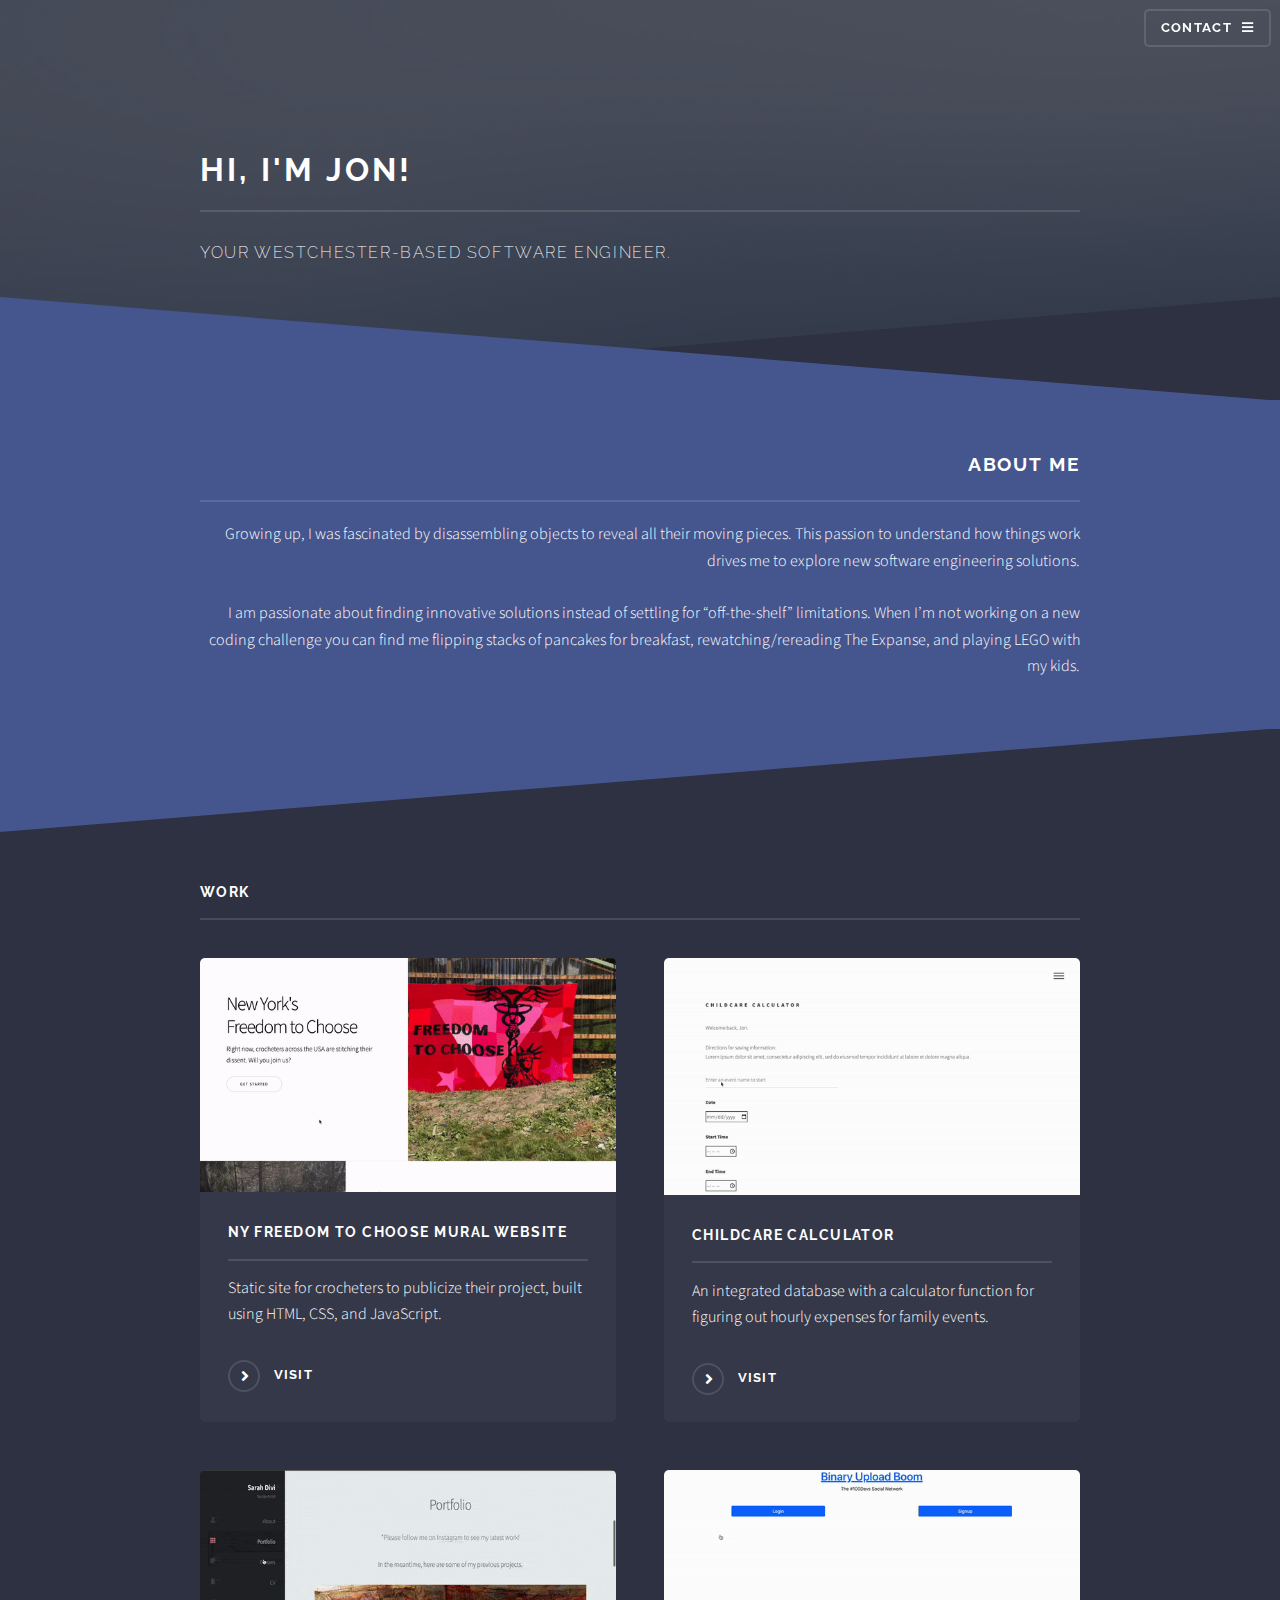
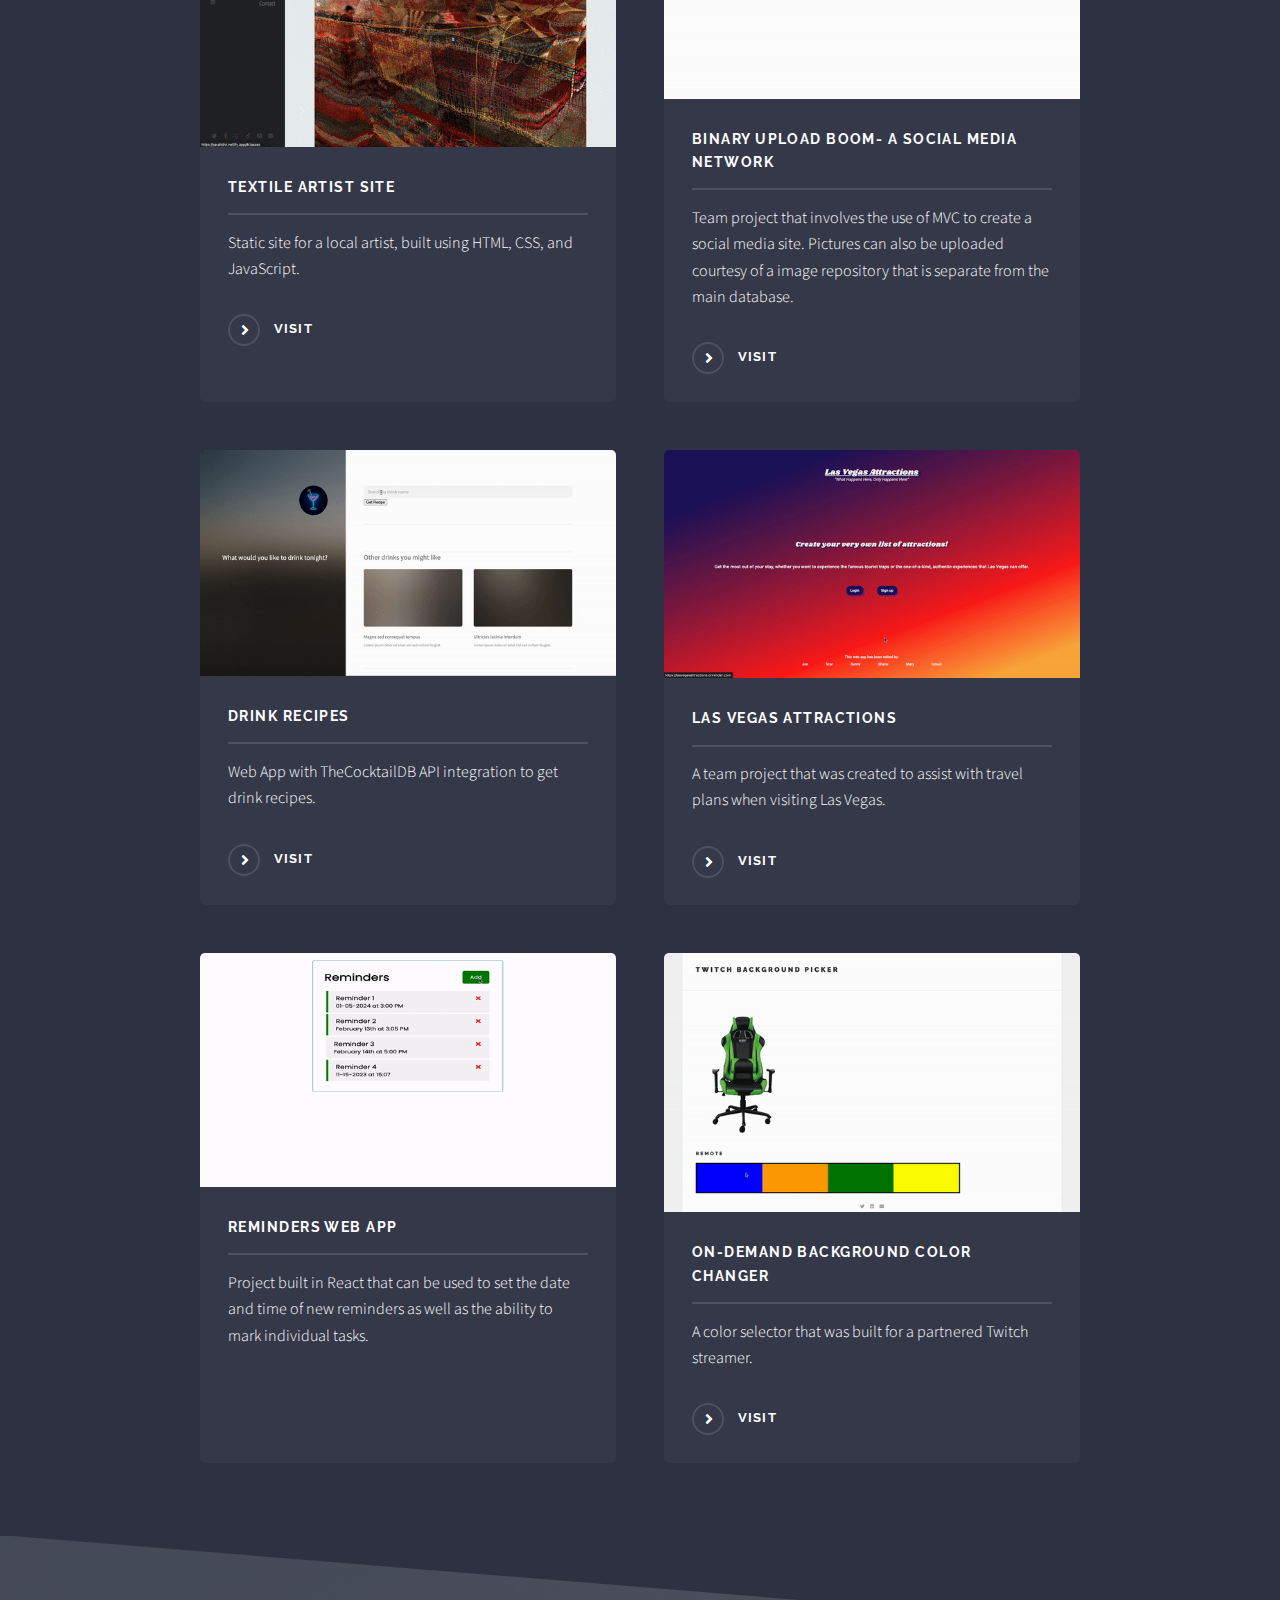
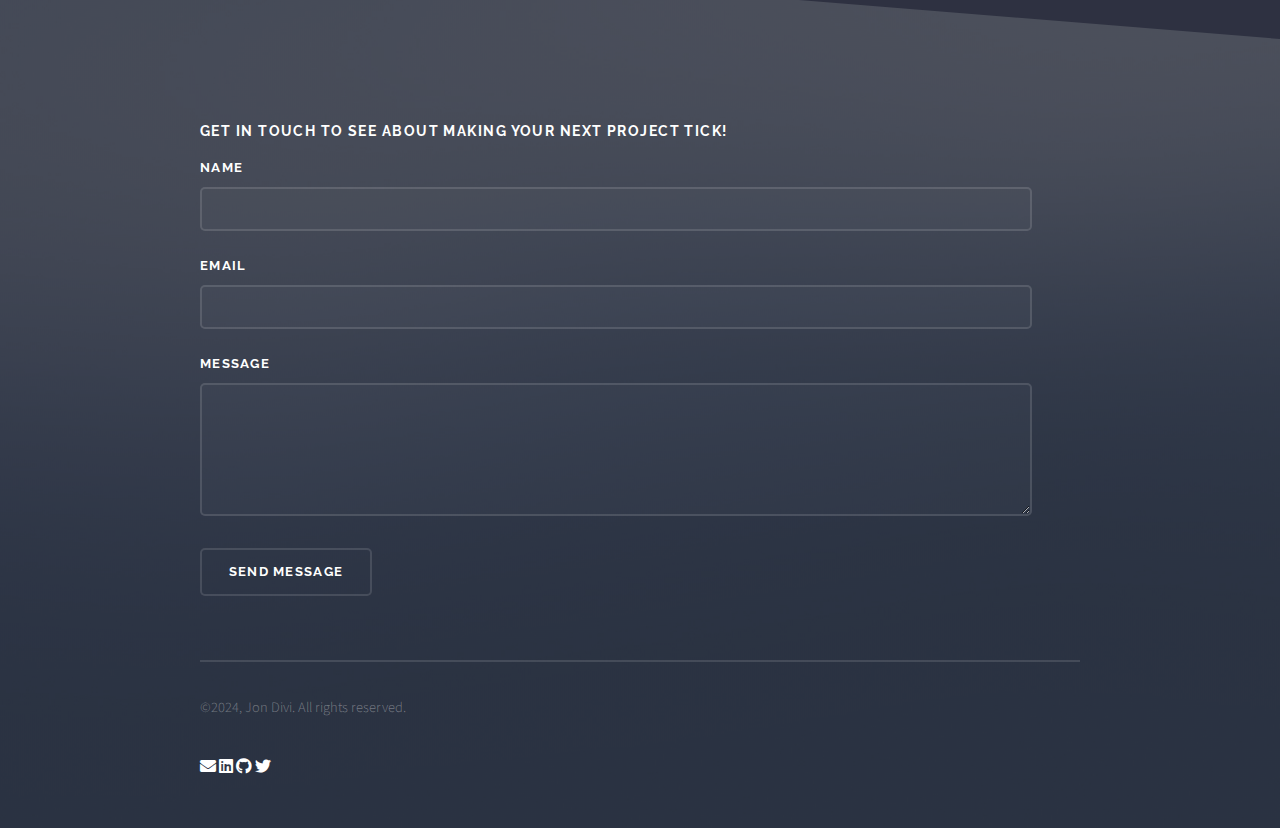
==== commit 6974b264: "Merge branch 'main' of https://github.com/jondivi/myPortfolioSite" ====
--- a/index.html
+++ b/index.html
@@ -114,7 +114,7 @@
 										<article>
 											<a class="image"><img src="images/reactReminders.gif" alt="" /></a>
 											<h3 class="major">Reminders web app</h3>
-											<p>Project built in React that can be used to set the date and time of new reminders as well as the ability mark individual tasks.   .</p>	
+											<p>Project built in React that can be used to set the date and time of new reminders as well as the ability to mark individual tasks.</p>	
 										</article>
 
 										<article>
@@ -178,4 +178,4 @@
 			<script src="assets/js/main.js"></script>
 
 	</body>
-</html>+</html>
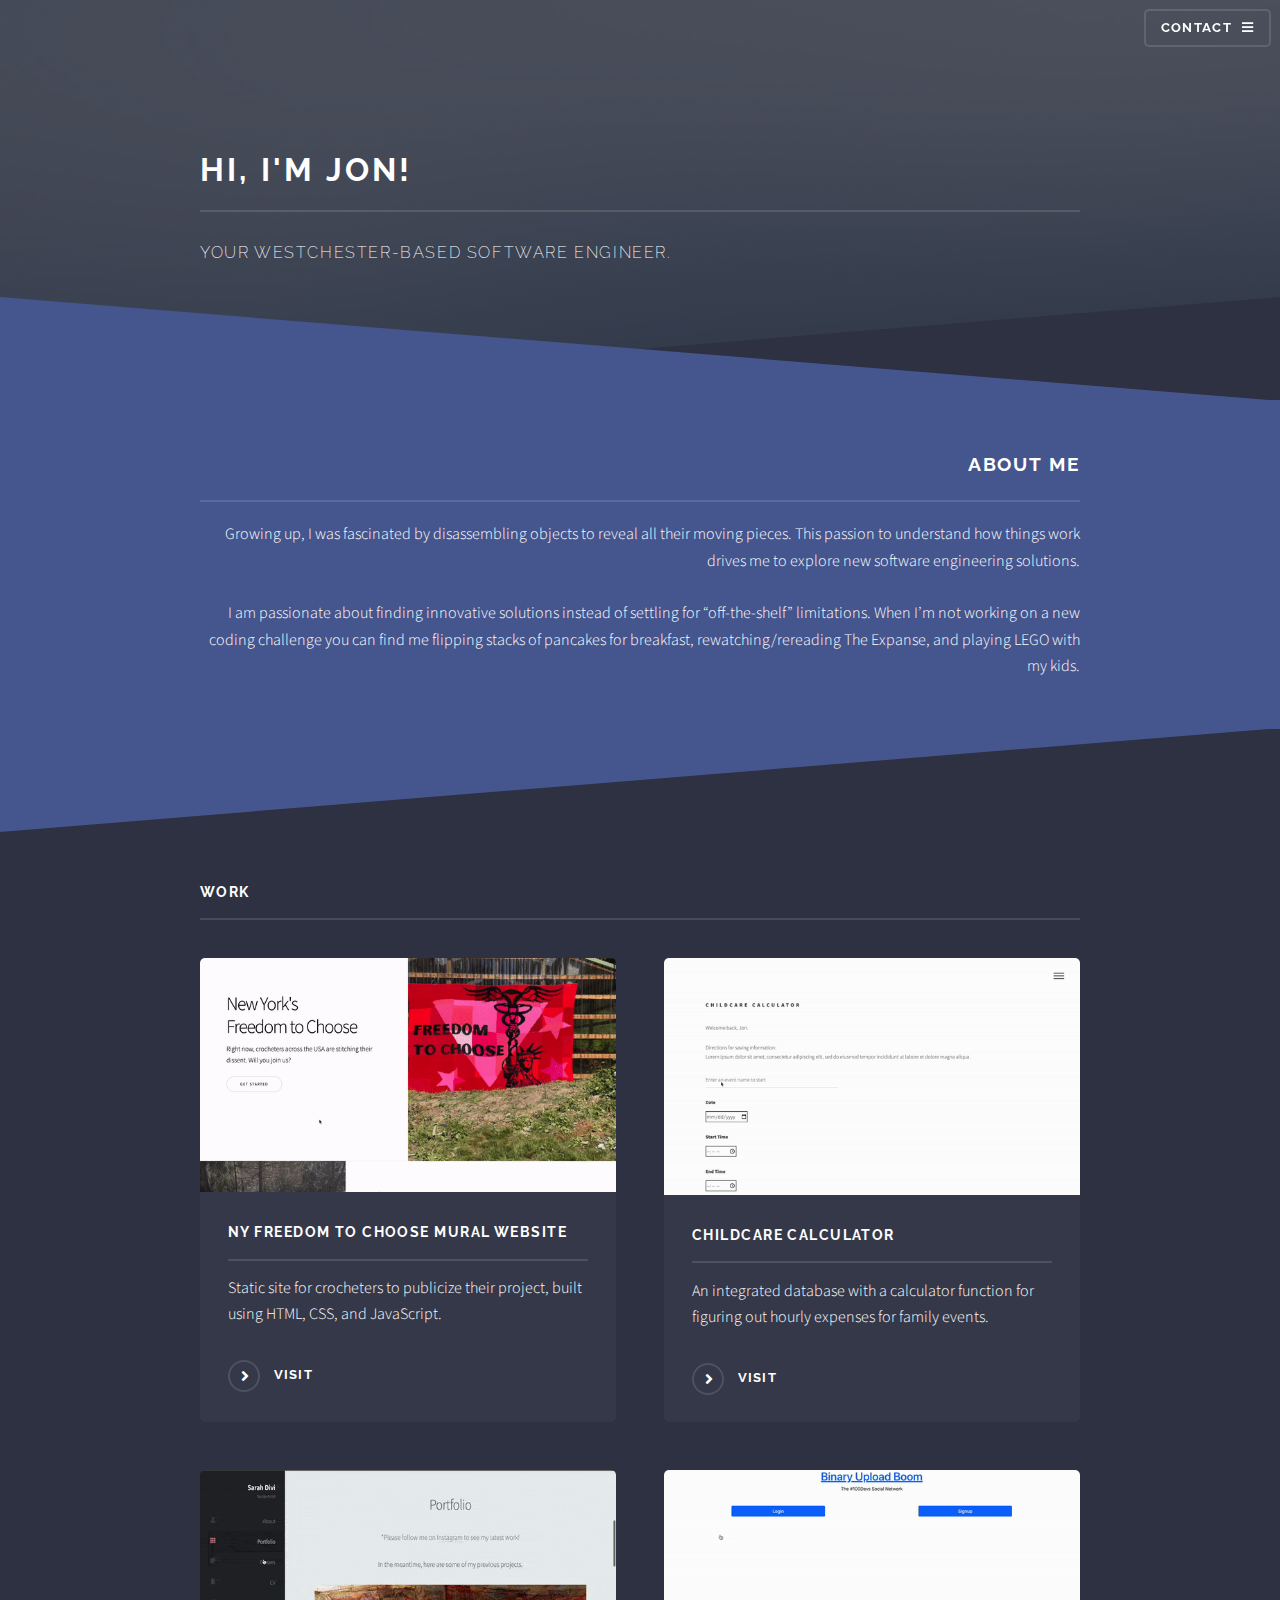
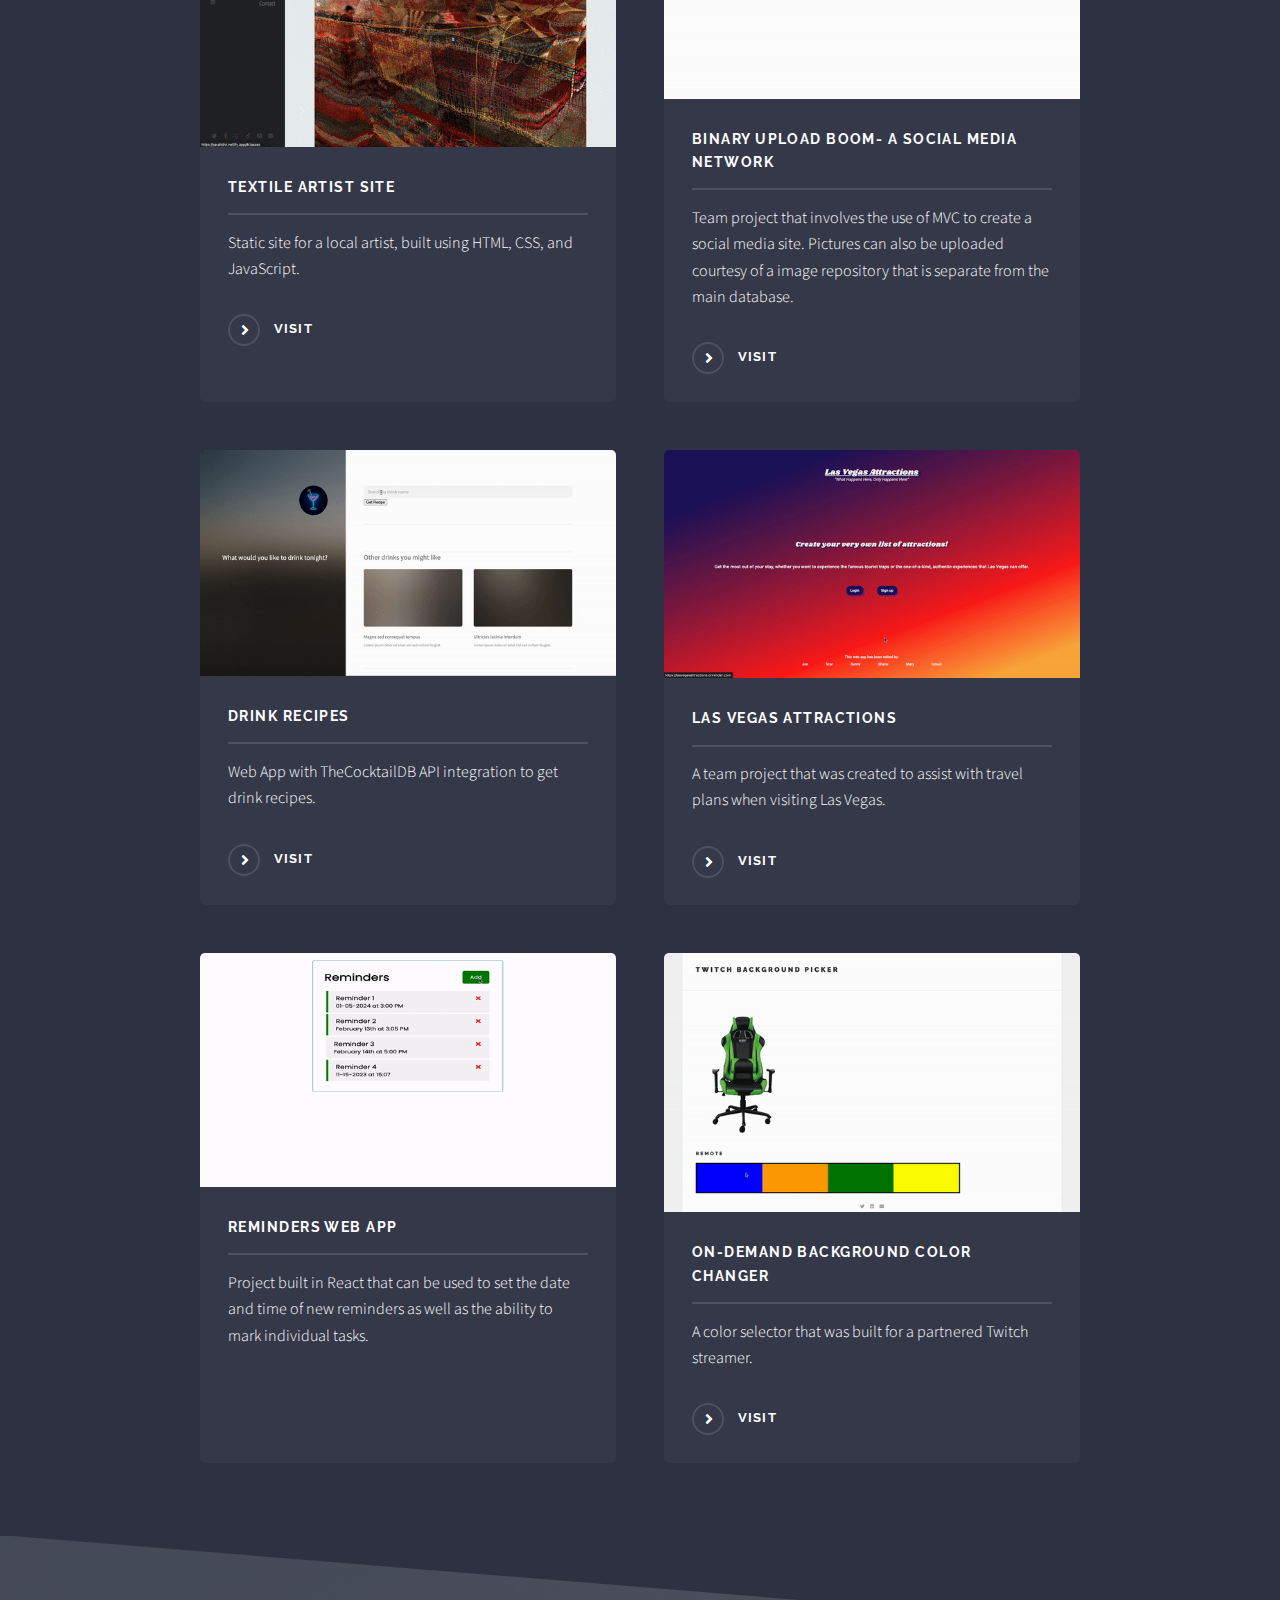
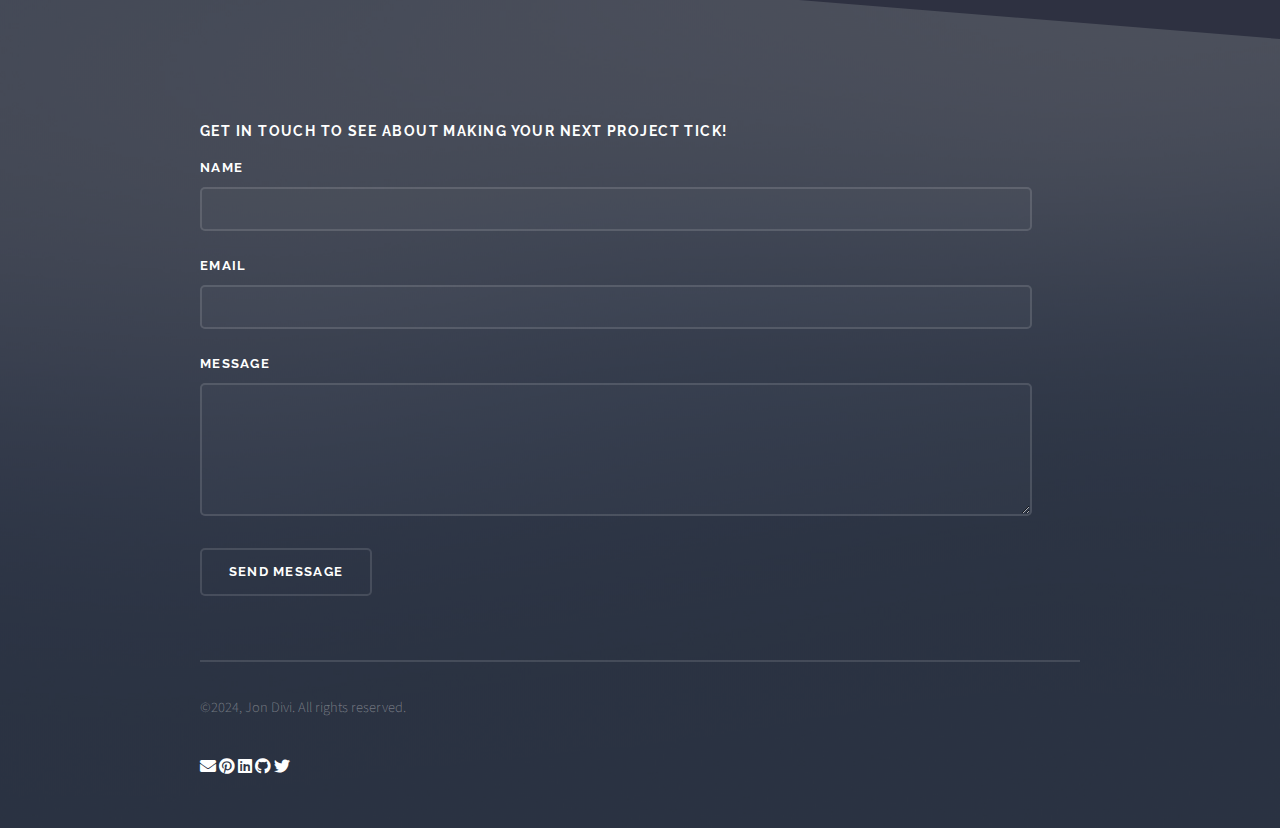
==== commit 91c00e7a: "added Pinterest to Footer" ====
--- a/index.html
+++ b/index.html
@@ -159,9 +159,13 @@
 							<div class="row">
 								<div class="col-12 col-12-mobile">
 									<a class="icon solid fa-envelope" href="mailto:jonathan.divi@gmail.com"></a>
+									<a class="icon brands fa-pinterest" href="https://www.pinterest.com/jonathandivi"></a>
 									<a class="icon brands fa-linkedin" href="https://www.linkedin.com/in/jondivi/"></a>
 									<a class="icon brands fa-github" href="https://github.com/jondivi"></a>
 									<a class="icon brands fa-twitter" href="https://twitter.com/Jon_Divi"></a>
+									
+
+									
 								</div>					
 								
 							</div>
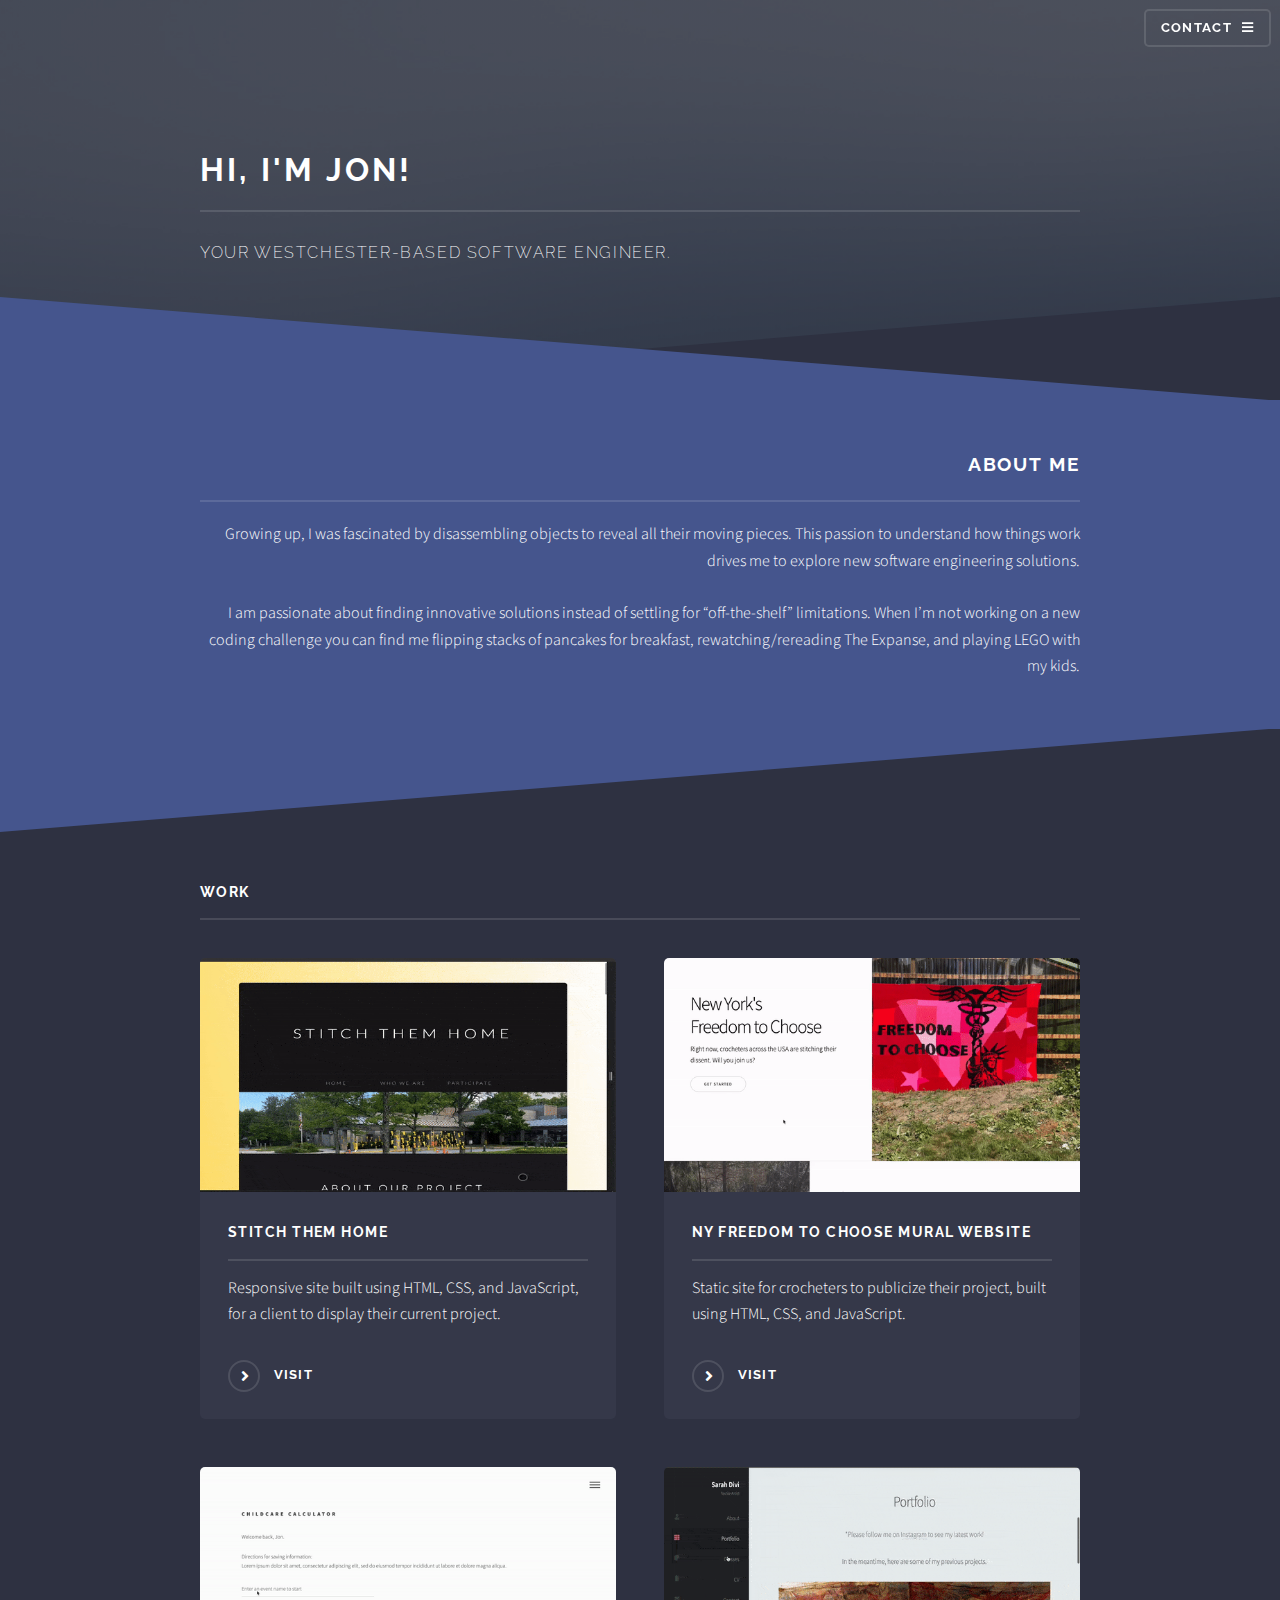
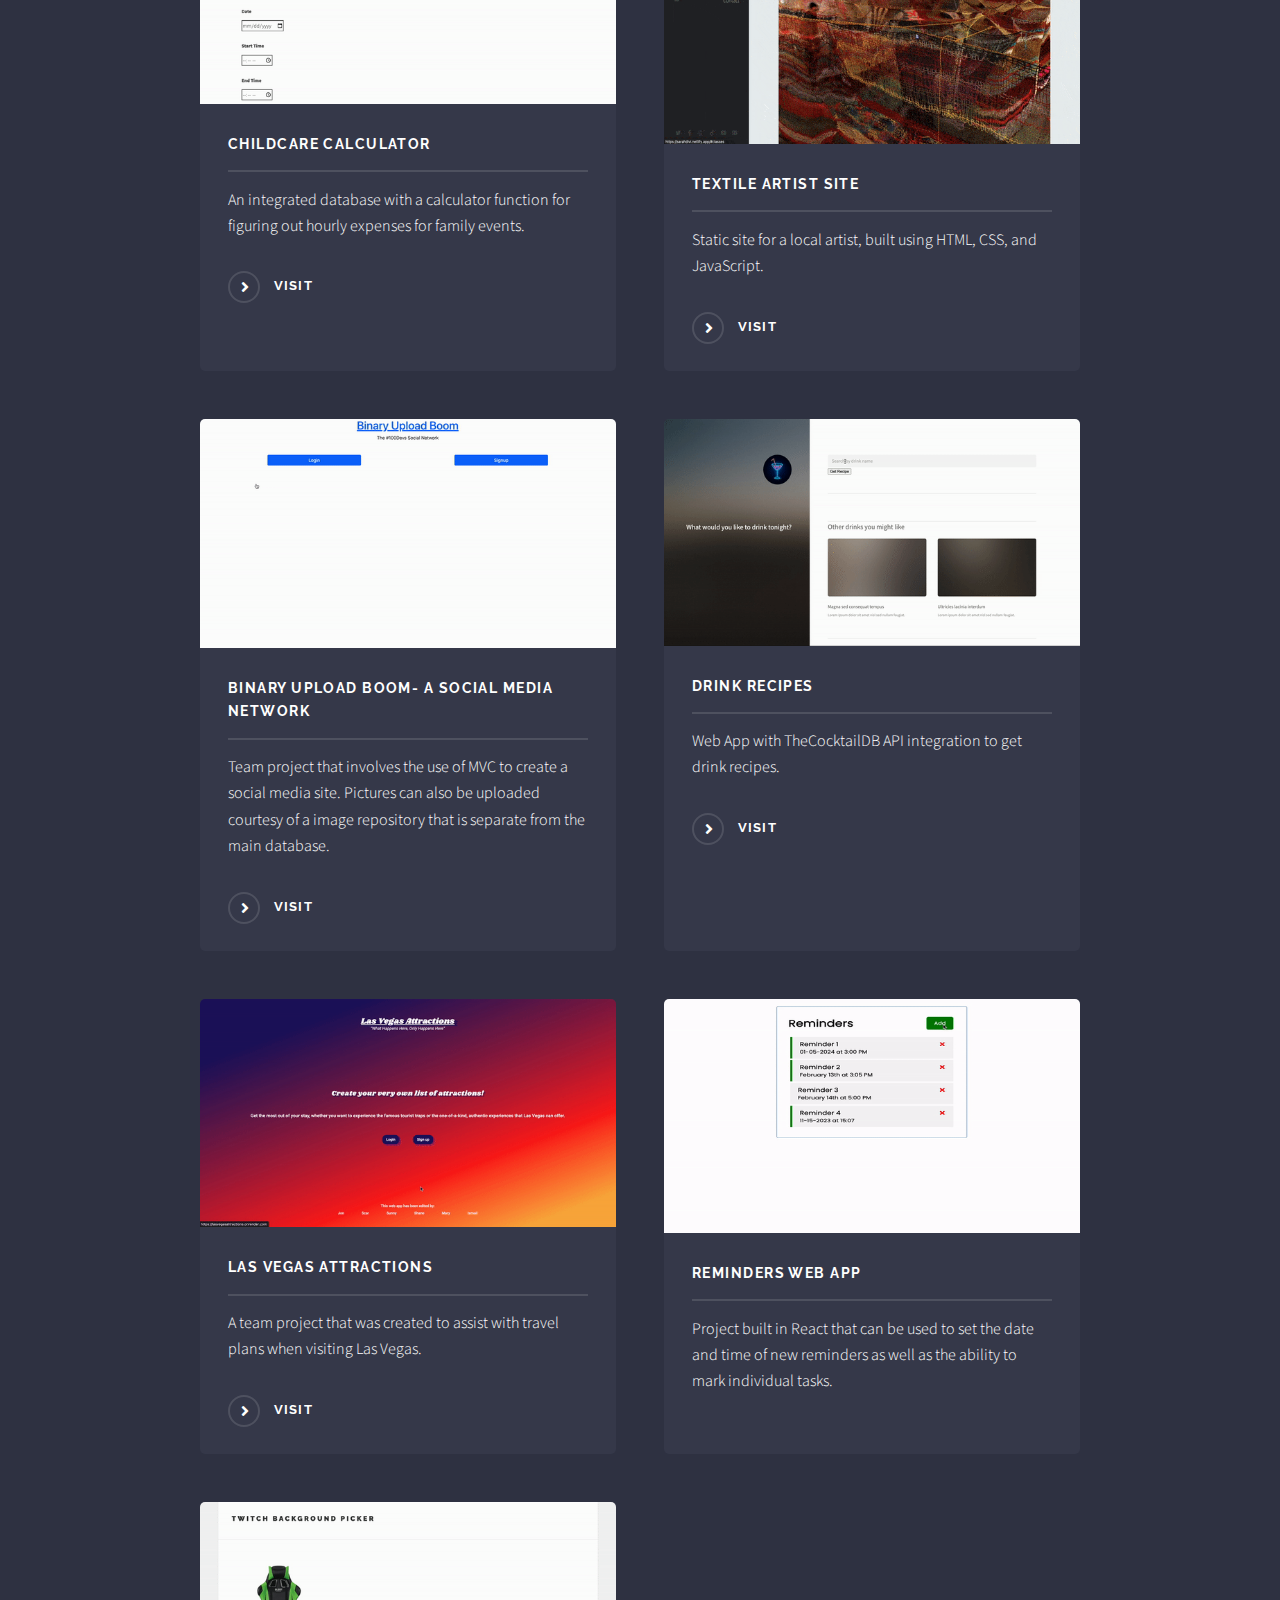
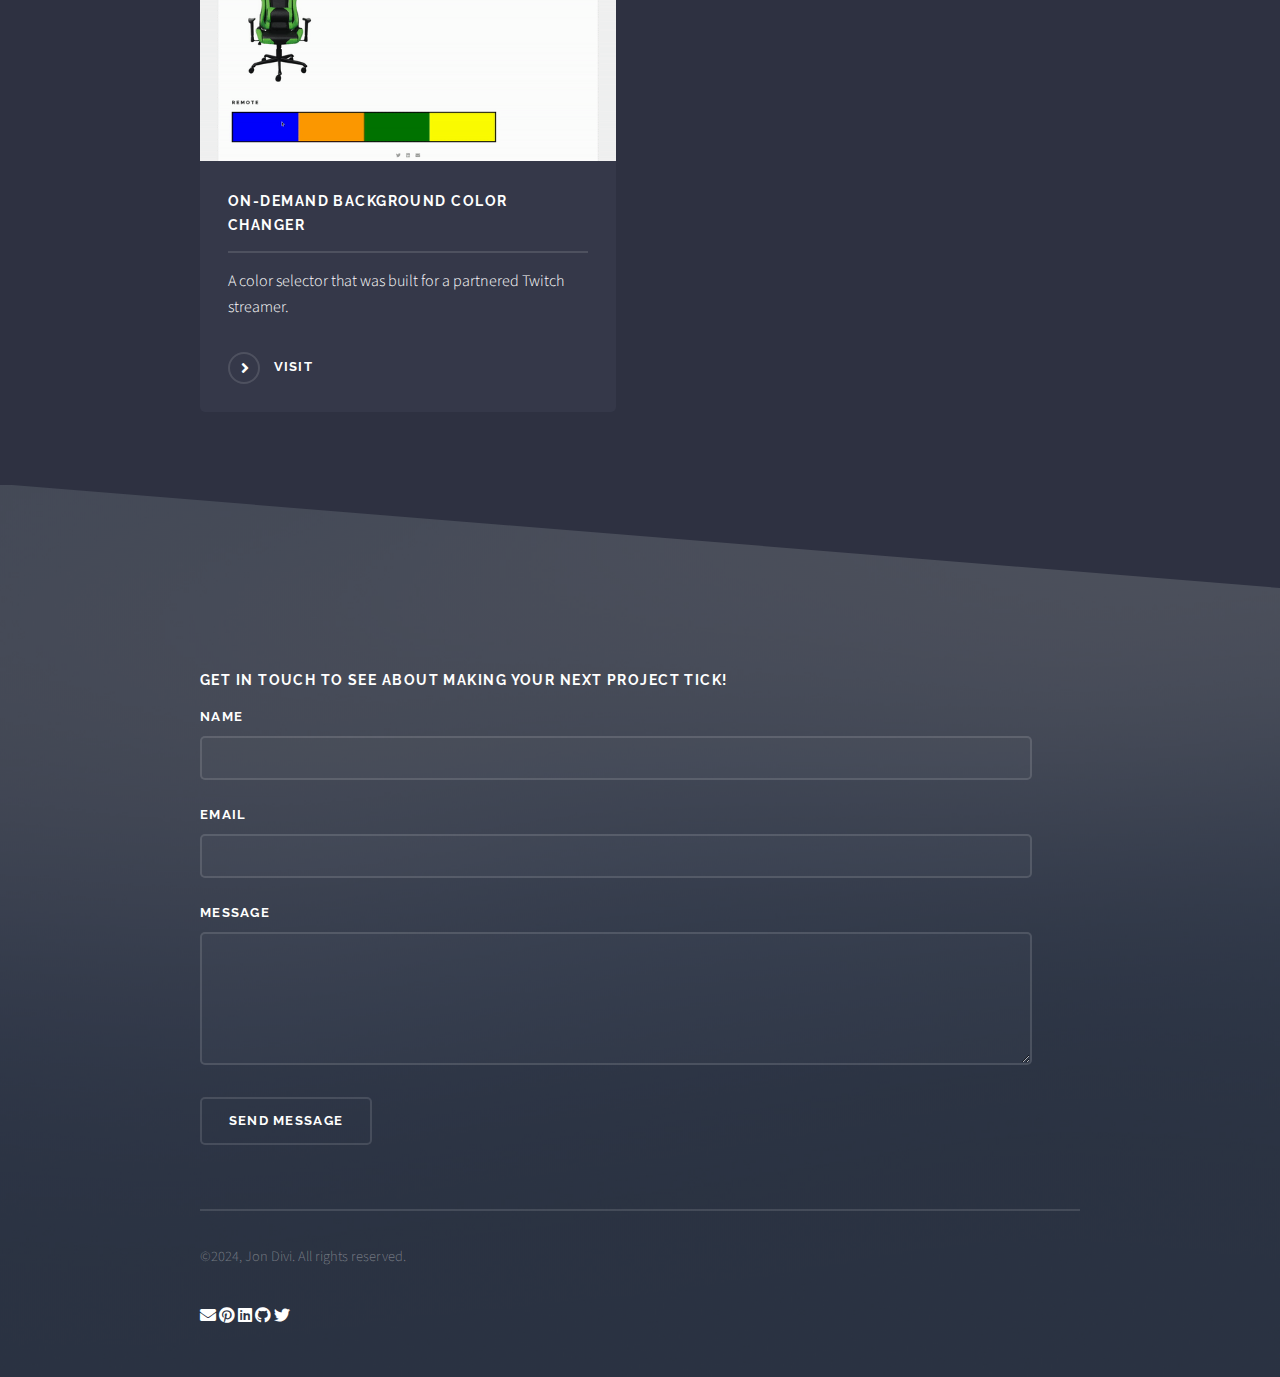
==== commit 22723b5d: "updating" ====
--- a/index.html
+++ b/index.html
@@ -31,11 +31,6 @@
 															
 								<a class="icon solid fa-envelope" href="mailto:jonathan.divi@gmail.com"></a>
 								<a class="icon brands fa-linkedin" href="https://www.linkedin.com/in/jondivi/"></a>
-								<a class="icon brands fa-github" href="https://github.com/jondivi"></a>
-								<a class="icon brands fa-twitter" href="https://twitter.com/Jon_Divi"></a>
-								<!-- <a href="mailto:jonathan.divi@gmail.com">jonathan.divi@gmail.com</a>
-								<a href="https://twitter.com/Jon_Divi">twitter.com/Jon_Divi</a>
-								<a href="https://www.linkedin.com/in/jondivi/">linkedin.com/in/jondivi</a> -->
 							
 							<a href="#" class="close">Close</a>
 						</div>
@@ -70,55 +65,61 @@
 									<h3 class="major">Work</h3>
 									<section class="features">
 										<article>
-											<a href="https://nyfreedomtochoose.com/" class="image"><img src="images/NYVol.gif" alt="" /></a>
+											<a href="https://stitchthemhome.com/" class="image"><img src="images/clientSite.gif" alt="Responsive client project site" /></a>
+											<h3 class="major">Stitch Them Home</h3>
+											<p>Responsive site built using HTML, CSS, and JavaScript, for a client to display their current project.</p>
+											<a href="https://nyfreedomtochoose.netlify.app/" class="special">Visit</a>
+										</article>
+										<article>
+											<a href="https://nyfreedomtochoose.netlify.app/" class="image"><img src="images/NYVol.gif" alt="Client project site" /></a>
 											<h3 class="major">NY Freedom to Choose Mural Website</h3>
 											<p>Static site for crocheters to publicize their project, built using HTML, CSS, and JavaScript.</p>
-											<a href="https://nyfreedomtochoose.com/" class="special">Visit</a>
+											<a href="https://nyfreedomtochoose.netlify.app/" class="special">Visit</a>
 										</article>
 
 										<article>
-											<a href="https://childcare-calculator.onrender.com/" class="image"><img src="images/calc.gif" alt="" /></a>
+											<a href="https://childcare-calculator.onrender.com/" class="image"><img src="images/calc.gif" alt="Calculator application" /></a>
 											<h3 class="major">Childcare calculator</h3>
 											<p>An integrated database with a calculator function for figuring out hourly expenses for family events.</p>
 											<a href="https://childcare-calculator.onrender.com/" class="special">Visit</a>
 										</article>
 
 										<article>
-											<a href="https://sarahdivi.netlify.app/" class="image"><img src="images/textileSite.gif" alt="" /></a>
+											<a href="https://sarahdivi.netlify.app/" class="image"><img src="images/textileSite.gif" alt="Client portfolio site" /></a>
 											<h3 class="major">Textile artist site</h3>
 											<p>Static site for a local artist, built using HTML, CSS, and JavaScript.</p>
 											<a href="https://sarahdivi.netlify.app/" class="special">Visit</a>
 										</article>
 
 										<article>
-											<a href="https://binary-upload-boom.onrender.com/" class="image"><img src="images/socialMedia.gif" alt="" /></a>
+											<a href="https://binary-upload-boom.onrender.com/" class="image"><img src="images/socialMedia.gif" alt="Social network" /></a>
 											<h3 class="major">Binary Upload Boom- A Social Media Network</h3>
 											<p>Team project that involves the use of MVC to create a social media site. Pictures can also be uploaded courtesy of a image repository that is separate from the main database.</p>
 											<a href="https://binary-upload-boom.onrender.com/" class="special">Visit</a>
 										</article>
 
 										<article>
-											<a href="https://drinkselector.netlify.app/" class="image"><img src="images/drinks.gif" alt="" /></a>
+											<a href="https://drinkselector.netlify.app/" class="image"><img src="images/drinks.gif" alt="Drink finder with API integration" /></a>
 											<h3 class="major">Drink recipes</h3>
 											<p>Web App with TheCocktailDB API integration to get drink recipes.</p>
 											<a href="https://drinkselector.netlify.app/" class="special">Visit</a>
 										</article>
 
 										<article>
-											<a href="https://lasvegasattractions.onrender.com/" class="image"><img src="images/lasVegasAttractions.gif" alt="" /></a>
+											<a href="https://lasvegasattractions.onrender.com/" class="image"><img src="images/lasVegasAttractions.gif" alt="Travel site" /></a>
 											<h3 class="major">Las Vegas Attractions</h3>
 											<p>A team project that was created to assist with travel plans when visiting Las Vegas.</p>
 											<a href="https://lasvegasattractions.onrender.com/" class="special">Visit</a>
 										</article>
 
 										<article>
-											<a class="image"><img src="images/reactReminders.gif" alt="" /></a>
+											<a class="image"><img src="images/reactReminders.gif" alt="Reminder application" /></a>
 											<h3 class="major">Reminders web app</h3>
 											<p>Project built in React that can be used to set the date and time of new reminders as well as the ability to mark individual tasks.</p>	
 										</article>
 
 										<article>
-											<a href="https://twitch-background-picker.netlify.app/" class="image"><img src="images/twitch.gif" alt="" /></a>
+											<a href="https://twitch-background-picker.netlify.app/" class="image"><img src="images/twitch.gif" alt="background switcher" /></a>
 											<h3 class="major">On-demand background color changer</h3>
 											<p>A color selector that was built for a partnered Twitch streamer.</p>
 											<a href="https://twitch-background-picker.netlify.app/" class="special">Visit</a>
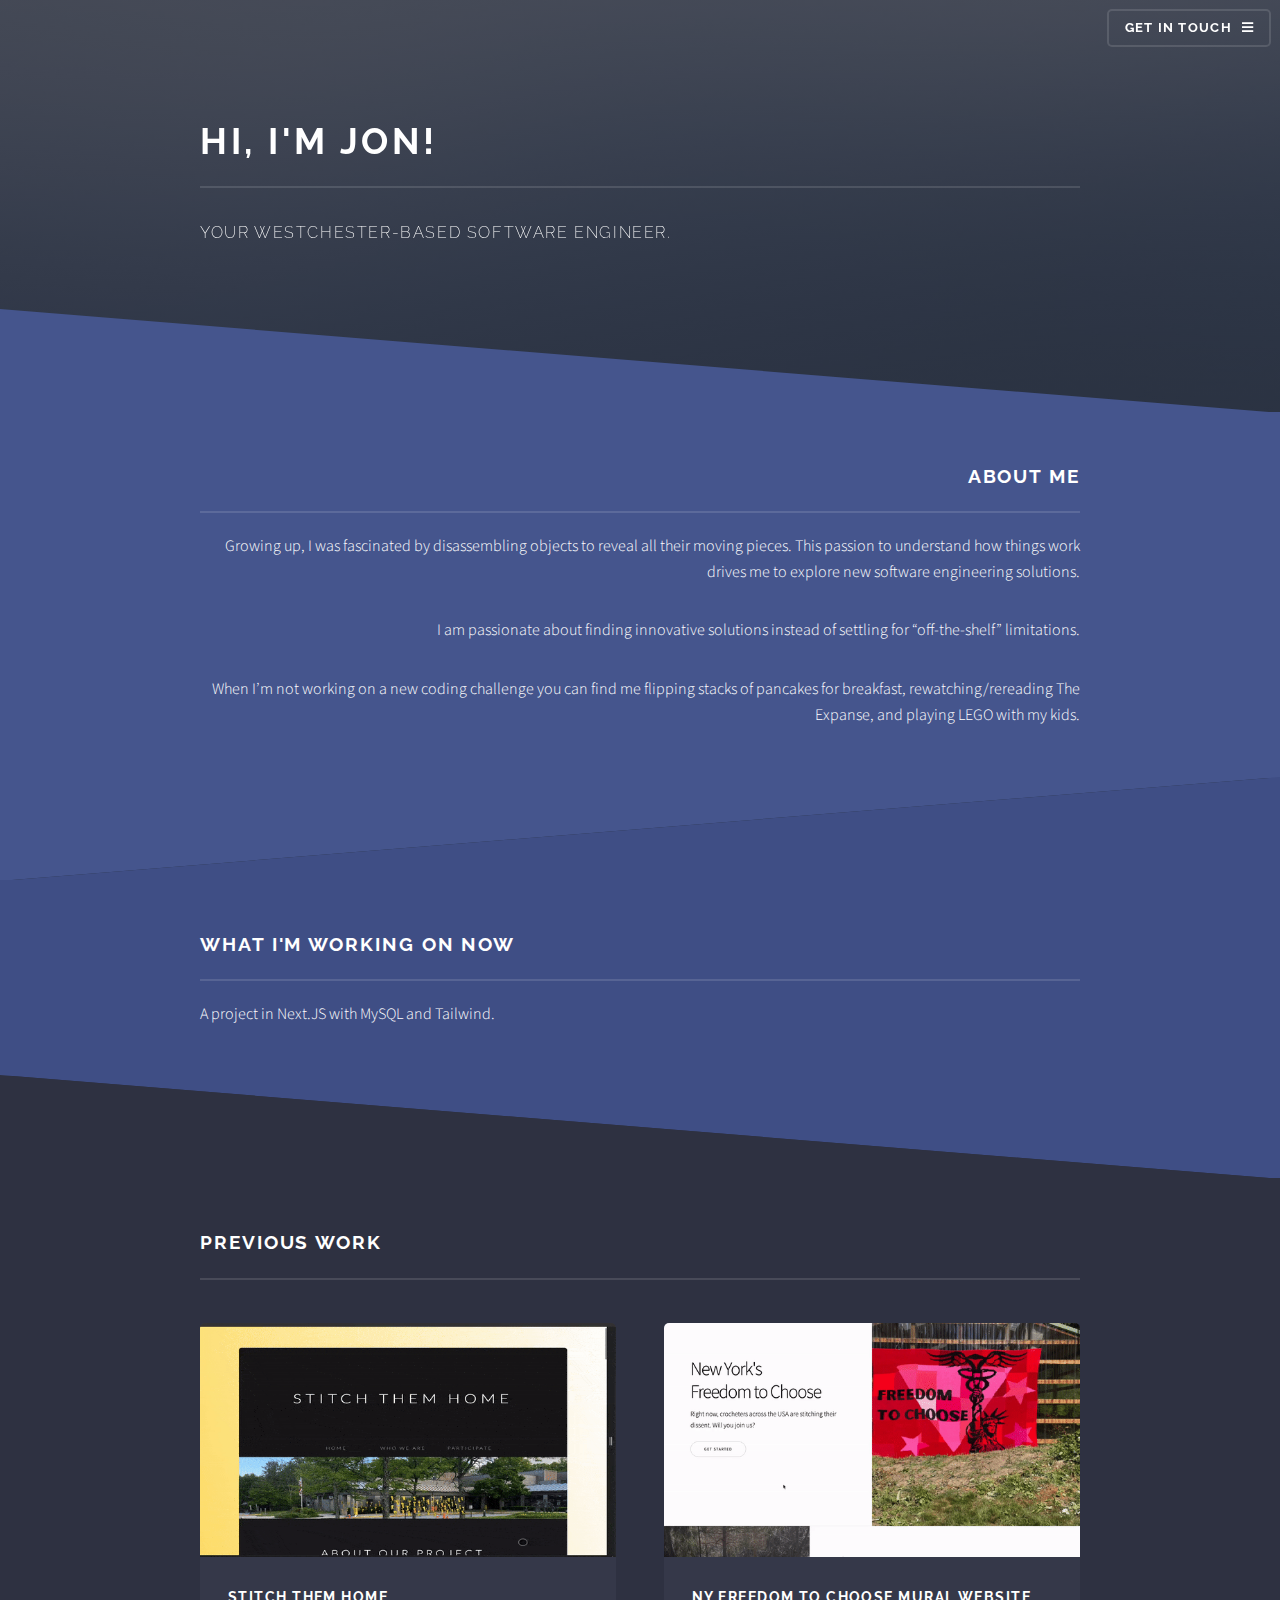
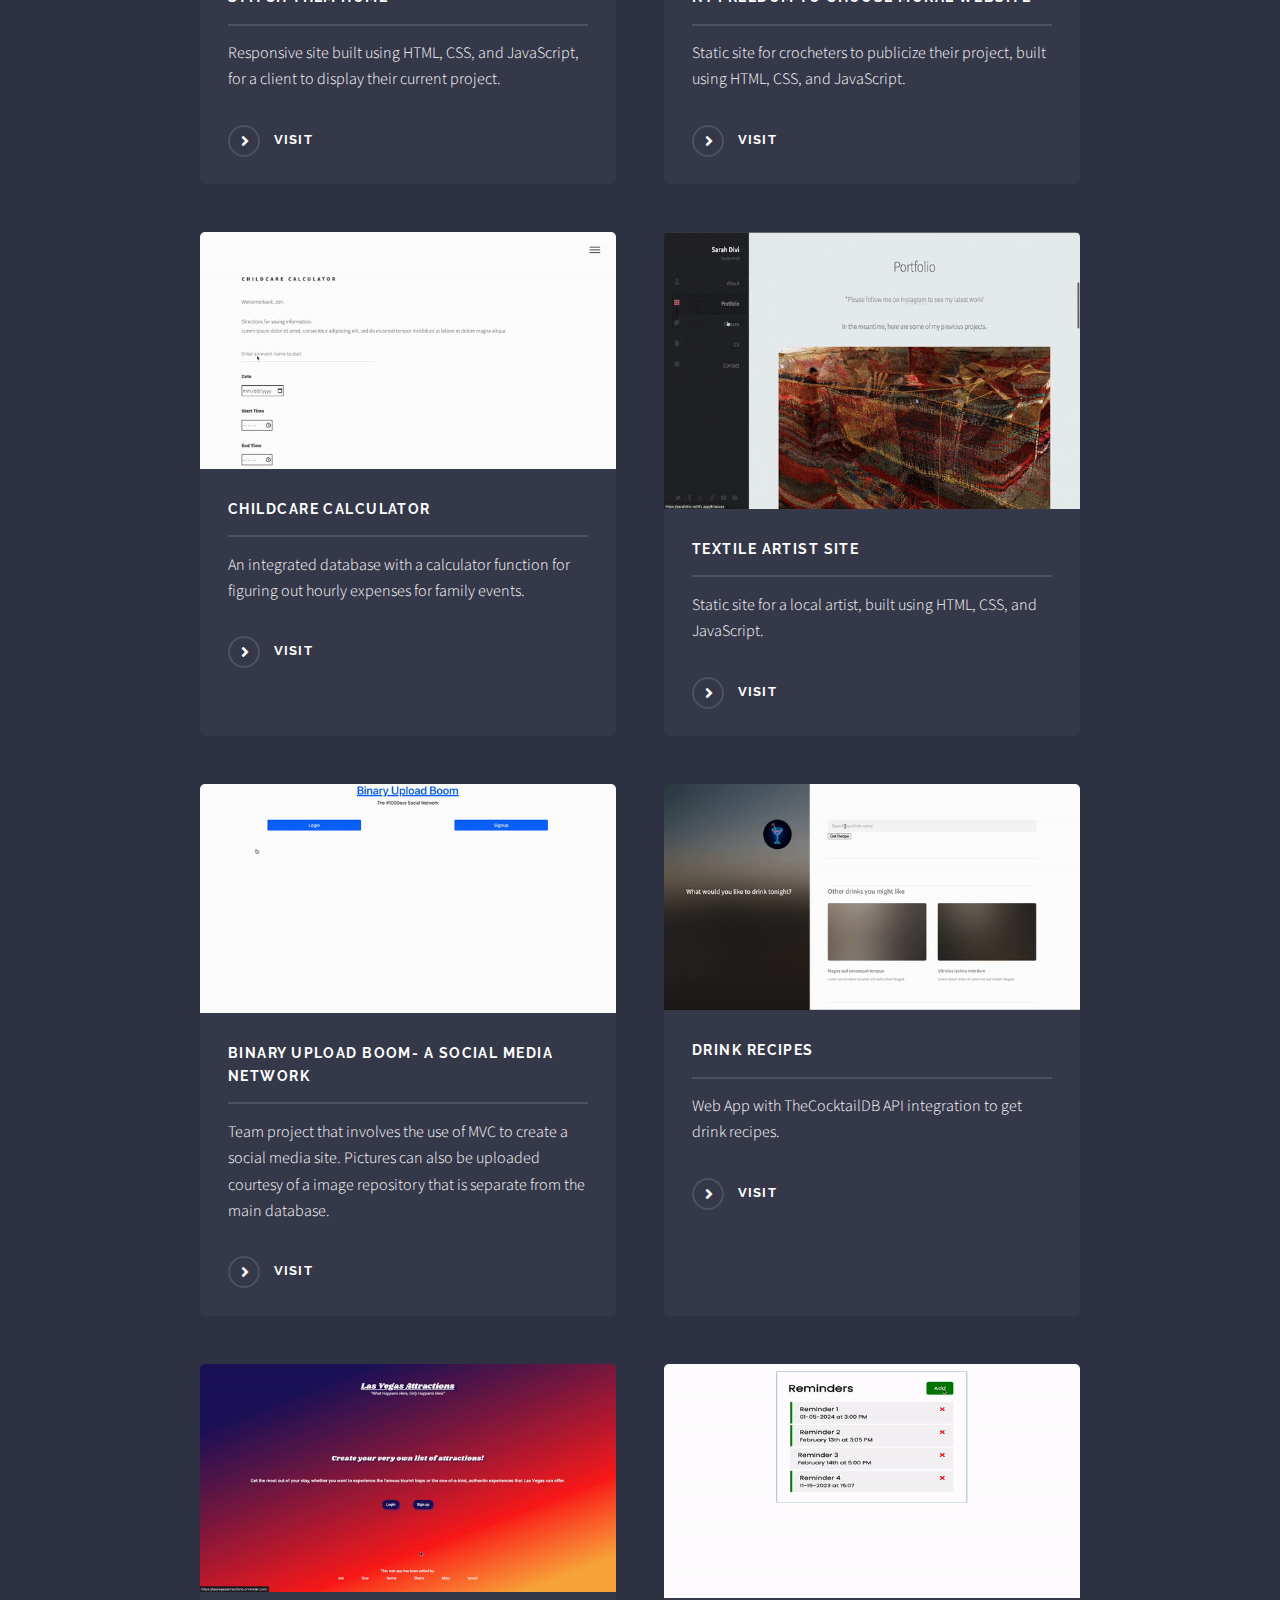
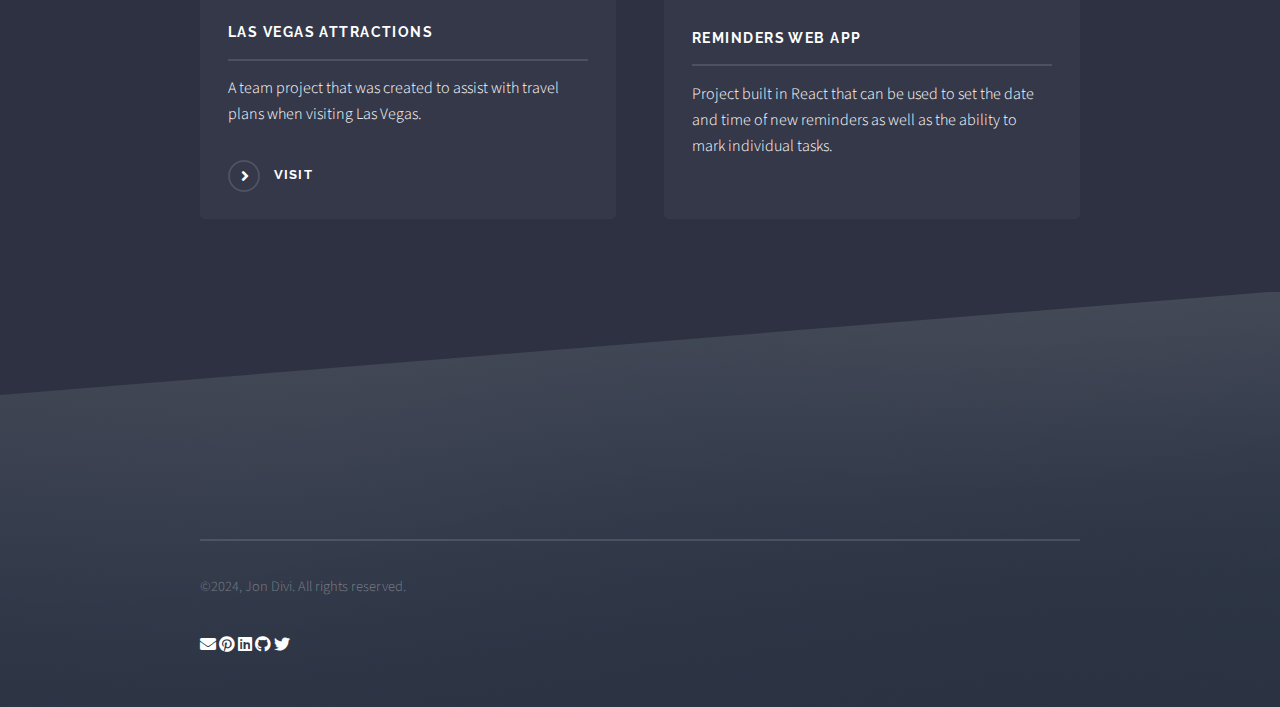
==== commit b10ba736: "revision test" ====
--- a/index.html
+++ b/index.html
@@ -1,9 +1,4 @@
 <!DOCTYPE HTML>
-<!--
-	Solid State by HTML5 UP
-	html5up.net | @ajlkn
-	Free for personal and commercial use under the CCA 3.0 license (html5up.net/license)
--->
 <html>
 	<head>
 		<title>Home</title>
@@ -19,121 +14,17 @@
 
 				<!-- Header -->
 					<header id="header">
+						<h1><a href="index.html"></a></h1>
 						<nav>
-							<a href="#menu">contact</a>
+							<a href="#menu">Get in touch</a>
 						</nav>
 					</header>
 
 				<!-- Menu -->
 					<nav id="menu">
 						<div class="inner">
-							<h2>Get in touch</h2>
-															
-								<a class="icon solid fa-envelope" href="mailto:jonathan.divi@gmail.com"></a>
-								<a class="icon brands fa-linkedin" href="https://www.linkedin.com/in/jondivi/"></a>
-							
-							<a href="#" class="close">Close</a>
-						</div>
-					</nav>
-
-				<!-- Wrapper -->
-					<section id="wrapper">
-						<header>
-							<div class="inner">
-								<h2>Hi, I'm Jon!</h2>
-								<p>Your Westchester-Based Software Engineer.</p>
-							</div>
-						</header>
-
-						<!-- Content -->
-							<div class="wrapper">
-								<!-- About -->
-								<section id="two" class="wrapper alt spotlight style2">
-									<div class="inner">
-										<!-- <a href="#" class="image"><img src="images/276.jpeg" alt="" /></a> -->
-										<div class="content">
-											<h2 class="major">About Me</h2>
-											<p>Growing up, I was fascinated by disassembling objects to reveal all their moving pieces. This passion to understand how things work drives me to explore new software engineering solutions.<br><br>I am passionate about finding innovative solutions instead of settling for “off-the-shelf” limitations.
-
-												When I’m not working on a new coding challenge you can find me flipping stacks of pancakes for breakfast, rewatching/rereading The Expanse, and playing LEGO with my kids.</p>
-											<!-- <a href="#" class="special">Learn more</a> -->
-										</div>
-									</div>
-								</section>
-
-								<div class="inner">
-									<h3 class="major">Work</h3>
-									<section class="features">
-										<article>
-											<a href="https://stitchthemhome.com/" class="image"><img src="images/clientSite.gif" alt="Responsive client project site" /></a>
-											<h3 class="major">Stitch Them Home</h3>
-											<p>Responsive site built using HTML, CSS, and JavaScript, for a client to display their current project.</p>
-											<a href="https://nyfreedomtochoose.netlify.app/" class="special">Visit</a>
-										</article>
-										<article>
-											<a href="https://nyfreedomtochoose.netlify.app/" class="image"><img src="images/NYVol.gif" alt="Client project site" /></a>
-											<h3 class="major">NY Freedom to Choose Mural Website</h3>
-											<p>Static site for crocheters to publicize their project, built using HTML, CSS, and JavaScript.</p>
-											<a href="https://nyfreedomtochoose.netlify.app/" class="special">Visit</a>
-										</article>
-
-										<article>
-											<a href="https://childcare-calculator.onrender.com/" class="image"><img src="images/calc.gif" alt="Calculator application" /></a>
-											<h3 class="major">Childcare calculator</h3>
-											<p>An integrated database with a calculator function for figuring out hourly expenses for family events.</p>
-											<a href="https://childcare-calculator.onrender.com/" class="special">Visit</a>
-										</article>
-
-										<article>
-											<a href="https://sarahdivi.netlify.app/" class="image"><img src="images/textileSite.gif" alt="Client portfolio site" /></a>
-											<h3 class="major">Textile artist site</h3>
-											<p>Static site for a local artist, built using HTML, CSS, and JavaScript.</p>
-											<a href="https://sarahdivi.netlify.app/" class="special">Visit</a>
-										</article>
-
-										<article>
-											<a href="https://binary-upload-boom.onrender.com/" class="image"><img src="images/socialMedia.gif" alt="Social network" /></a>
-											<h3 class="major">Binary Upload Boom- A Social Media Network</h3>
-											<p>Team project that involves the use of MVC to create a social media site. Pictures can also be uploaded courtesy of a image repository that is separate from the main database.</p>
-											<a href="https://binary-upload-boom.onrender.com/" class="special">Visit</a>
-										</article>
-
-										<article>
-											<a href="https://drinkselector.netlify.app/" class="image"><img src="images/drinks.gif" alt="Drink finder with API integration" /></a>
-											<h3 class="major">Drink recipes</h3>
-											<p>Web App with TheCocktailDB API integration to get drink recipes.</p>
-											<a href="https://drinkselector.netlify.app/" class="special">Visit</a>
-										</article>
-
-										<article>
-											<a href="https://lasvegasattractions.onrender.com/" class="image"><img src="images/lasVegasAttractions.gif" alt="Travel site" /></a>
-											<h3 class="major">Las Vegas Attractions</h3>
-											<p>A team project that was created to assist with travel plans when visiting Las Vegas.</p>
-											<a href="https://lasvegasattractions.onrender.com/" class="special">Visit</a>
-										</article>
-
-										<article>
-											<a class="image"><img src="images/reactReminders.gif" alt="Reminder application" /></a>
-											<h3 class="major">Reminders web app</h3>
-											<p>Project built in React that can be used to set the date and time of new reminders as well as the ability to mark individual tasks.</p>	
-										</article>
-
-										<article>
-											<a href="https://twitch-background-picker.netlify.app/" class="image"><img src="images/twitch.gif" alt="background switcher" /></a>
-											<h3 class="major">On-demand background color changer</h3>
-											<p>A color selector that was built for a partnered Twitch streamer.</p>
-											<a href="https://twitch-background-picker.netlify.app/" class="special">Visit</a>
-										</article>
-									</section>
-								</div>
-							</div>
-							
-						</section>
-
-				<!-- Footer -->
-					<section id="footer">
-						<div class="inner">
-							<h3>Get in touch to see about making your next project tick!</h3>
+							<h2>Let's talk about your next project!</h2>
+							<!-- <h3>Get in touch to see about making your next project tick!</h3> -->
 							<form method="post" data-netlify="true">
 								<div class="fields">
 									<div class="field">
@@ -152,8 +43,131 @@
 								<ul class="actions">
 									<li><input type="submit" value="Send Message" /></li>
 								</ul>
-							</form>
-						
+							</form>				
+							<a href="#" class="close">Close</a>
+						</div>
+					</nav>
+
+					<!-- Banner -->
+					<section id="banner">
+						<div class="inner">
+							<!-- <div class="logo"><span class="icon fa-gem"></span></div> -->
+							<h2>Hi, I'm Jon!</h2>
+							<p>Your Westchester-Based Software Engineer.</p>
+						</div>
+					</section>
+
+				<!-- Wrapper -->
+					<section id="wrapper">
+						<!-- <header>
+							<div class="inner">
+								<h2>Hi, I'm Jon!</h2>
+								<p>Your Westchester-Based Software Engineer.</p>
+							</div>
+						</header> -->
+
+						<!-- Content -->
+								<!-- About -->
+								<section id="two" class="wrapper alt spotlight style2">
+									<div class="inner">
+										<!-- <a href="#" class="image"><img src="images/276.jpeg" alt="" /></a> -->
+										<div class="content">
+											<h2 class="major">About Me</h2>
+											<p>Growing up, I was fascinated by disassembling objects to reveal all their moving pieces. This passion to understand how things work drives me to explore new software engineering solutions. 
+											<p>I am passionate about finding innovative solutions instead of settling for “off-the-shelf” limitations.</p>
+											<p>When I’m not working on a new coding challenge you can find me flipping stacks of pancakes for breakfast, rewatching/rereading The Expanse, and playing LEGO with my kids.</p>
+										</div>
+									</div>
+								</section>
+								<section id="three" class="wrapper spotlight style3">
+									<div class="inner">
+										
+										<div class="content">
+											<h2 class="major">What I'm working on now</h2>
+											<article>
+												<!-- <img class="image" src="images/nextProject.jpg" alt="" /> -->
+												<p>A project in Next.JS with MySQL and Tailwind.</p>
+											</article>
+											<!-- <a href="#" class="special">Learn more</a> -->
+										</div>
+									</div>
+								</section>
+								<!-- <section id="three" class="wrapper alt spotlight style1">
+									<div class="inner">
+										<div class="content">
+											<h2 class="major">What I'm working on now</h2>
+											
+										</div>
+									</div>
+								</section> -->
+								<section id="four" class="wrapper alt style1">
+									<div class="inner">
+										<h2 class="major">Previous Work</h2>
+										<section class="features">
+											<article>
+												<a href="https://stitchthemhome.com/" class="image"><img src="images/clientSite.gif" alt="Responsive client project site" /></a>
+												<h3 class="major">Stitch Them Home</h3>
+												<p>Responsive site built using HTML, CSS, and JavaScript, for a client to display their current project.</p>
+												<a href="https://nyfreedomtochoose.netlify.app/" class="special">Visit</a>
+											</article>
+											<article>
+												<a href="https://nyfreedomtochoose.netlify.app/" class="image"><img src="images/NYVol.gif" alt="Client project site" /></a>
+												<h3 class="major">NY Freedom to Choose Mural Website</h3>
+												<p>Static site for crocheters to publicize their project, built using HTML, CSS, and JavaScript.</p>
+												<a href="https://nyfreedomtochoose.netlify.app/" class="special">Visit</a>
+											</article>								
+											<article>
+												<a href="https://childcare-calculator.onrender.com/" class="image"><img src="images/calc.gif" alt="Calculator application" /></a>
+												<h3 class="major">Childcare calculator</h3>
+												<p>An integrated database with a calculator function for figuring out hourly expenses for family events.</p>
+												<a href="https://childcare-calculator.onrender.com/" class="special">Visit</a>
+											</article>
+											<article>
+												<a href="https://sarahdivi.netlify.app/" class="image"><img src="images/textileSite.gif" alt="Client portfolio site" /></a>
+												<h3 class="major">Textile artist site</h3>
+												<p>Static site for a local artist, built using HTML, CSS, and JavaScript.</p>
+												<a href="https://sarahdivi.netlify.app/" class="special">Visit</a>
+											</article>
+											<article>
+												<a href="https://binary-upload-boom.onrender.com/" class="image"><img src="images/socialMedia.gif" alt="Social network" /></a>
+												<h3 class="major">Binary Upload Boom- A Social Media Network</h3>
+												<p>Team project that involves the use of MVC to create a social media site. Pictures can also be uploaded courtesy of a image repository that is separate from the main database.</p>
+												<a href="https://binary-upload-boom.onrender.com/" class="special">Visit</a>
+											</article>
+											<article>
+												<a href="https://drinkselector.netlify.app/" class="image"><img src="images/drinks.gif" alt="Drink finder with API integration" /></a>
+												<h3 class="major">Drink recipes</h3>
+												<p>Web App with TheCocktailDB API integration to get drink recipes.</p>
+												<a href="https://drinkselector.netlify.app/" class="special">Visit</a>
+											</article>
+											<article>
+												<a href="https://lasvegasattractions.onrender.com/" class="image"><img src="images/lasVegasAttractions.gif" alt="Travel site" /></a>
+												<h3 class="major">Las Vegas Attractions</h3>
+												<p>A team project that was created to assist with travel plans when visiting Las Vegas.</p>
+												<a href="https://lasvegasattractions.onrender.com/" class="special">Visit</a>
+											</article>
+											<article>
+												<a class="image"><img src="images/reactReminders.gif" alt="Reminder application" /></a>
+												<h3 class="major">Reminders web app</h3>
+												<p>Project built in React that can be used to set the date and time of new reminders as well as the ability to mark individual tasks.</p>	
+											</article>
+											<!-- <article>
+												<a href="https://twitch-background-picker.netlify.app/" class="image"><img src="images/twitch.gif" alt="background switcher" /></a>
+												<h3 class="major">On-demand background color changer</h3>
+												<p>A color selector that was built for a partnered Twitch streamer.</p>
+												<a href="https://twitch-background-picker.netlify.app/" class="special">Visit</a>
+											</article> -->
+										</section>
+									</div>
+							</section>
+							</div>
+							
+						</section>
+
+				<!-- Footer -->
+					<section id="footer">
+						<div class="inner">
+												
 							<ul class="copyright">
 								<li>&copy;2024, Jon Divi. All rights reserved.</li>
 							</ul>
@@ -164,9 +178,7 @@
 									<a class="icon brands fa-linkedin" href="https://www.linkedin.com/in/jondivi/"></a>
 									<a class="icon brands fa-github" href="https://github.com/jondivi"></a>
 									<a class="icon brands fa-twitter" href="https://twitter.com/Jon_Divi"></a>
-									
-
-									
+														
 								</div>					
 								
 							</div>
--- a/assets/css/main.css
+++ b/assets/css/main.css
@@ -1,11 +1,7 @@
  @import url(fontawesome-all.min.css);
 @import url("https://fonts.googleapis.com/css?family=Raleway:200,700|Source+Sans+Pro:300,600,300italic,600italic");
 
-/*
-	Solid State by HTML5 UP
-	html5up.net | @ajlkn
-	Free for personal and commercial use under the CCA 3.0 license (html5up.net/license)
-*/
+
 
 html, body, div, span, applet, object,
 iframe, h1, h2, h3, h4, h5, h6, p, blockquote,
@@ -2459,9 +2455,14 @@
 			width: 100%;
 		}
 
-			.image.main img {
-				width: 100%;
-			}
+		.image.main img {
+			width: 100%;
+		}
+
+		.image.thumb img {
+			height: a;
+		}
+		
 
 /* List */
 
@@ -2517,18 +2518,22 @@
 /* Actions */
 
 	ul.actions {
-		display: -moz-flex;
-		display: -webkit-flex;
-		display: -ms-flex;
+		/* display: -moz-flex; */
+		/* display: -webkit-flex; */
+		/* display: -ms-flex; */
 		display: flex;
+		justify-content: center;
 		cursor: default;
 		list-style: none;
-		margin-left: -1em;
-		padding-left: 0;
+		/* margin-left: -1em; */
+		/* padding-left: 0%; */
+		padding-right: 1rem;
+		width: 100% !important;
+
 	}
 
 		ul.actions li {
-			padding: 0 0 0 1em;
+			/* padding: 0 0 0 1em; */
 			vertical-align: middle;
 		}
 
